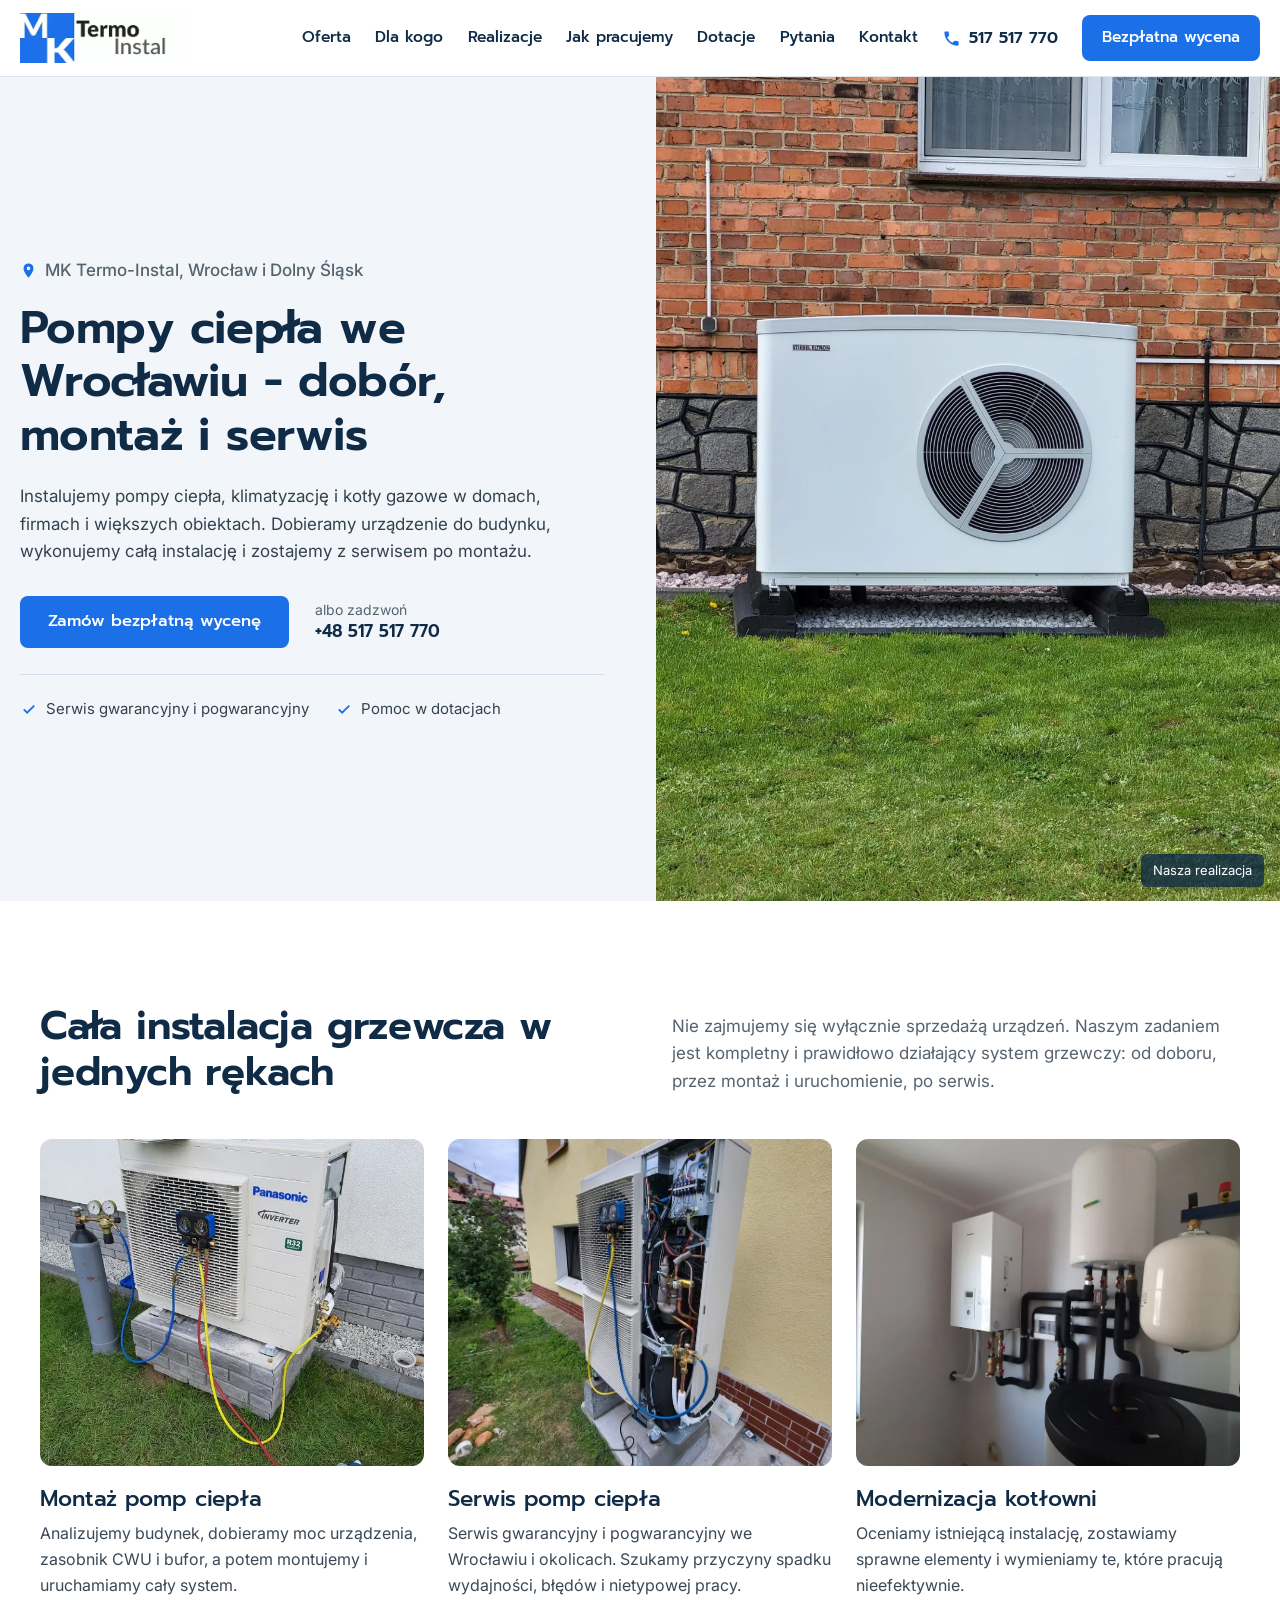
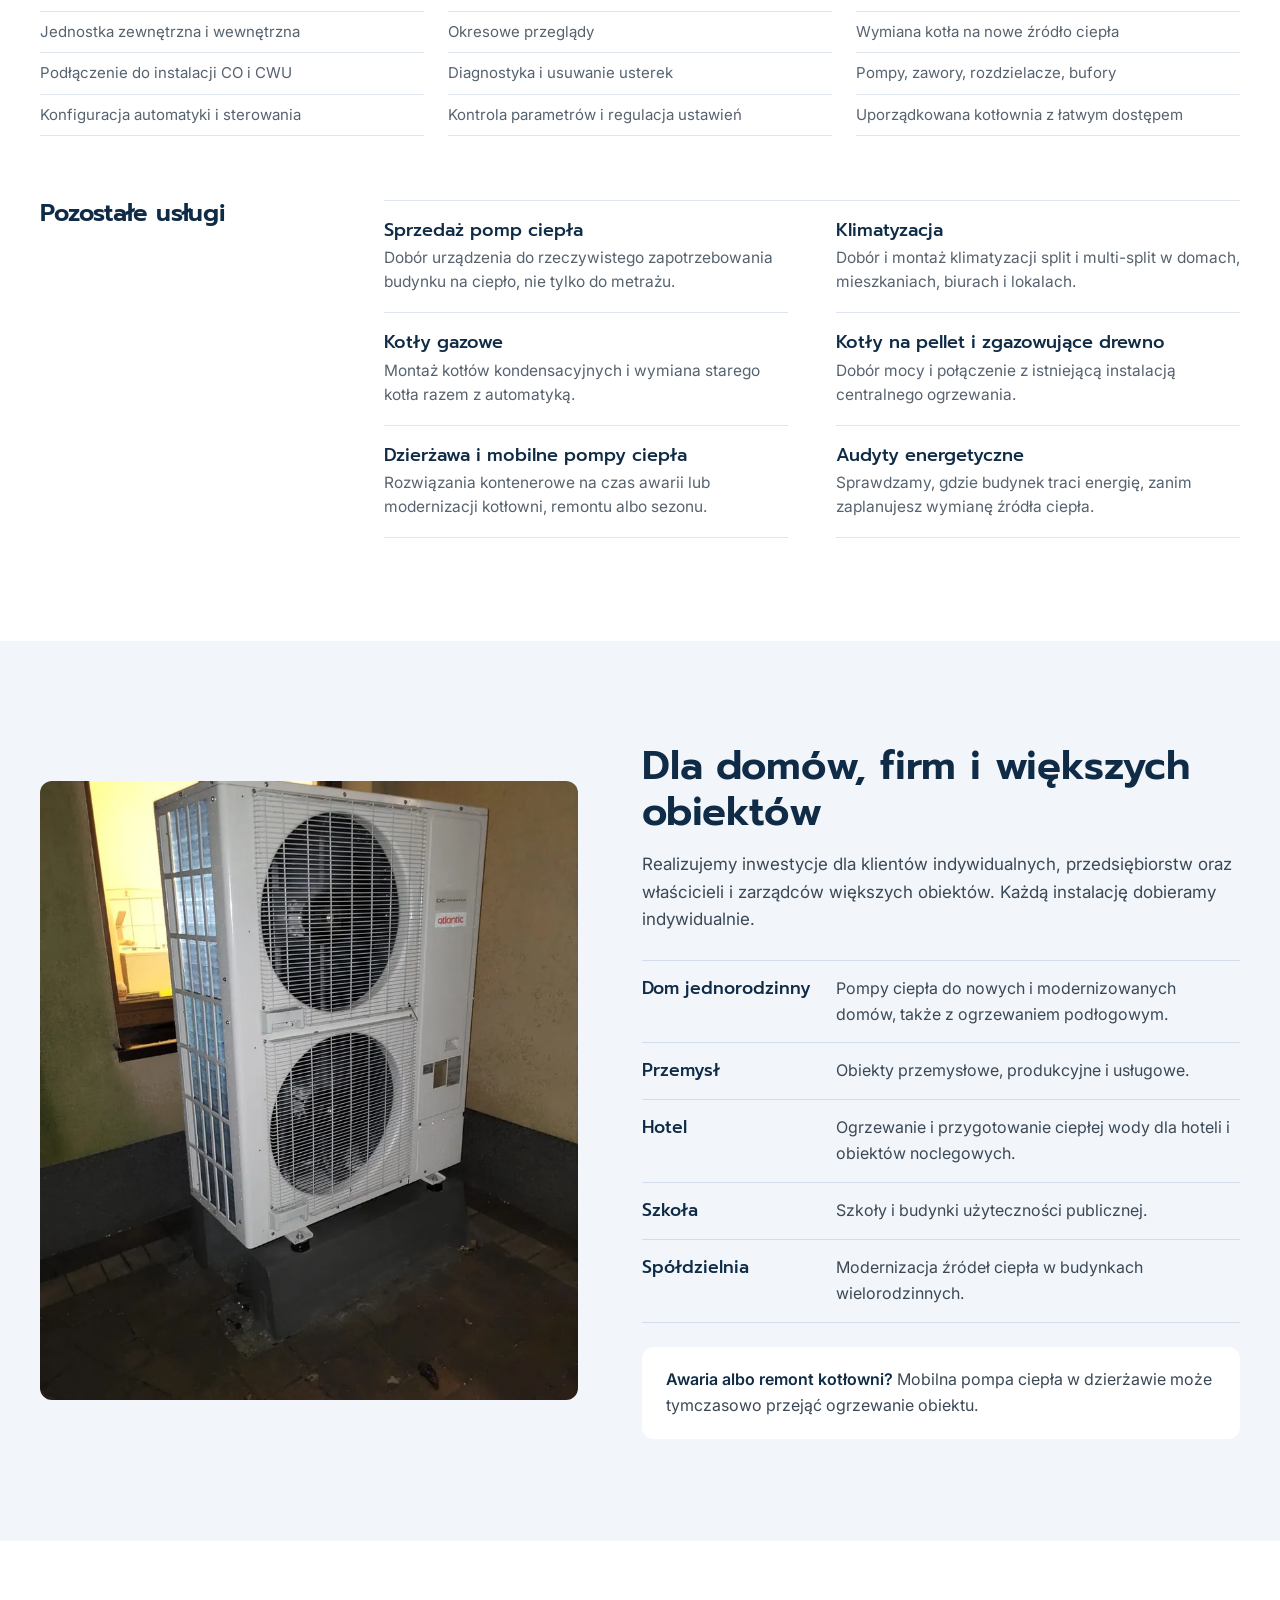
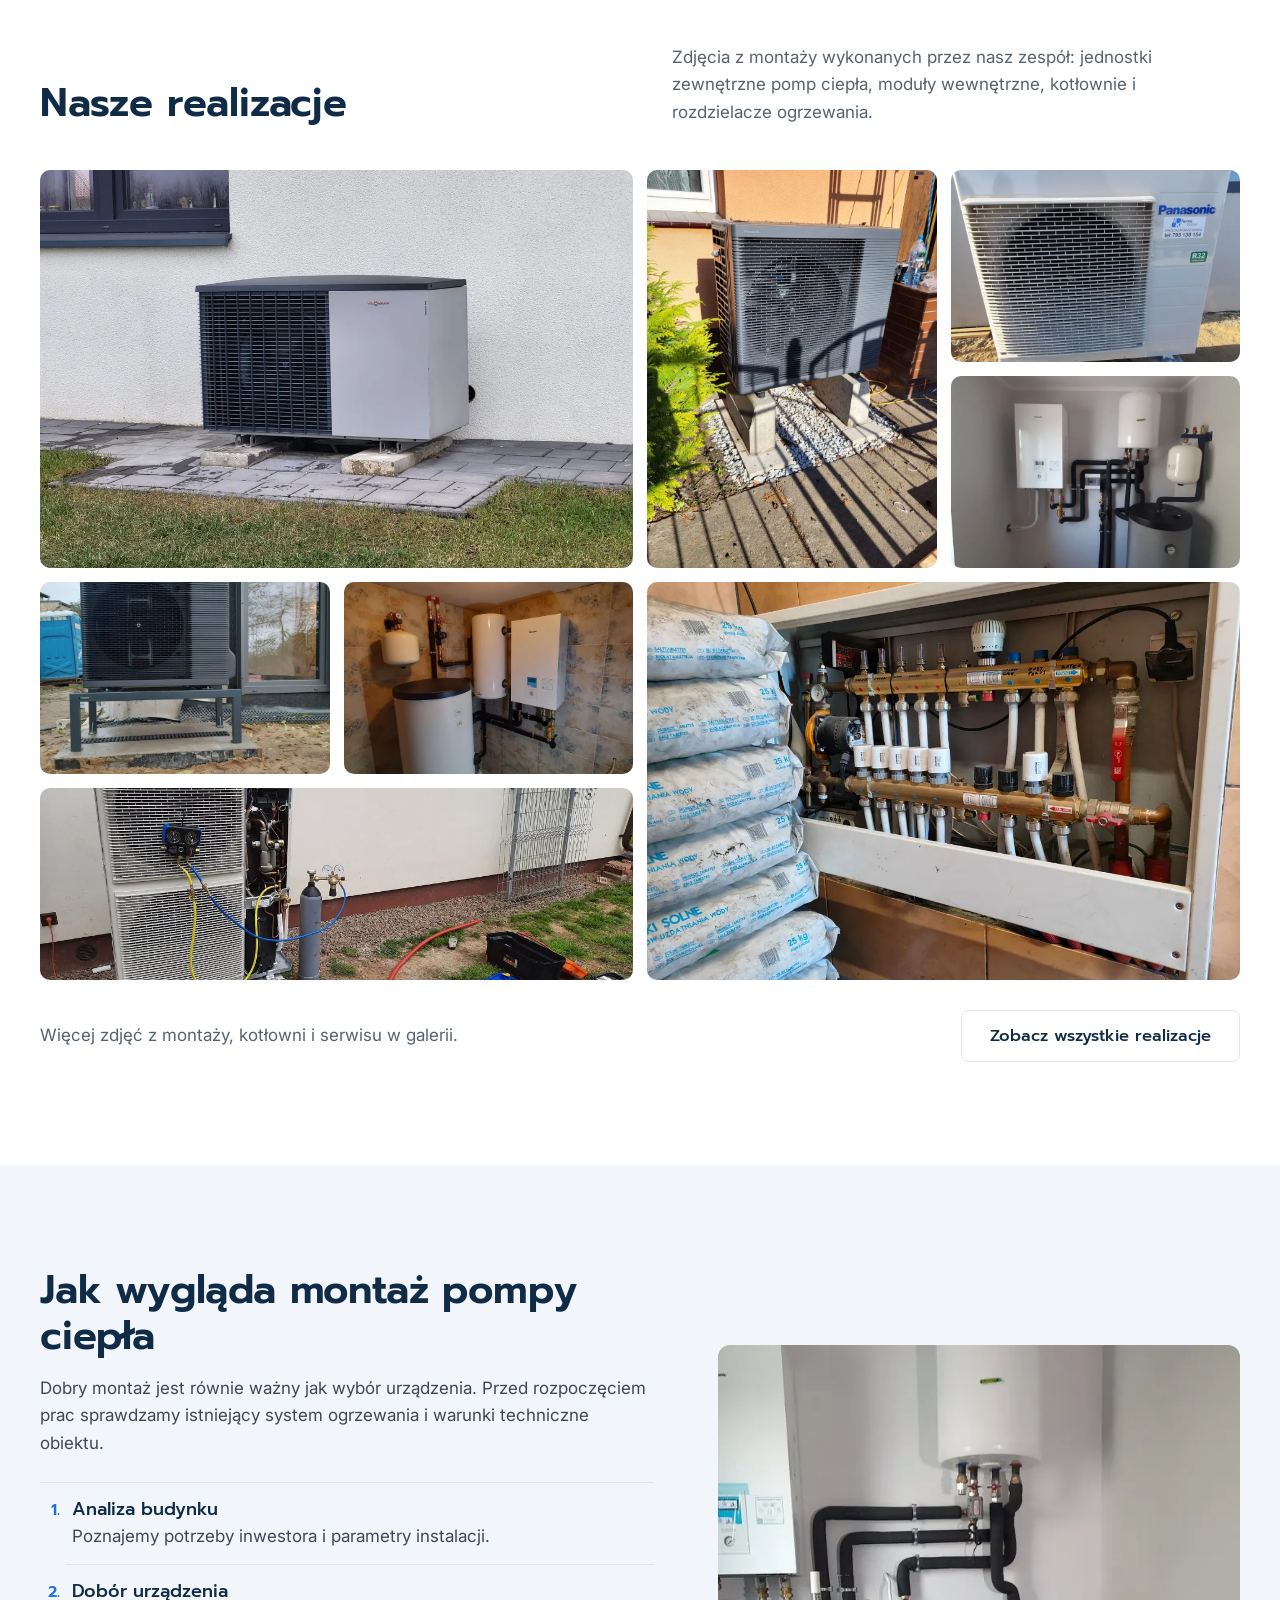
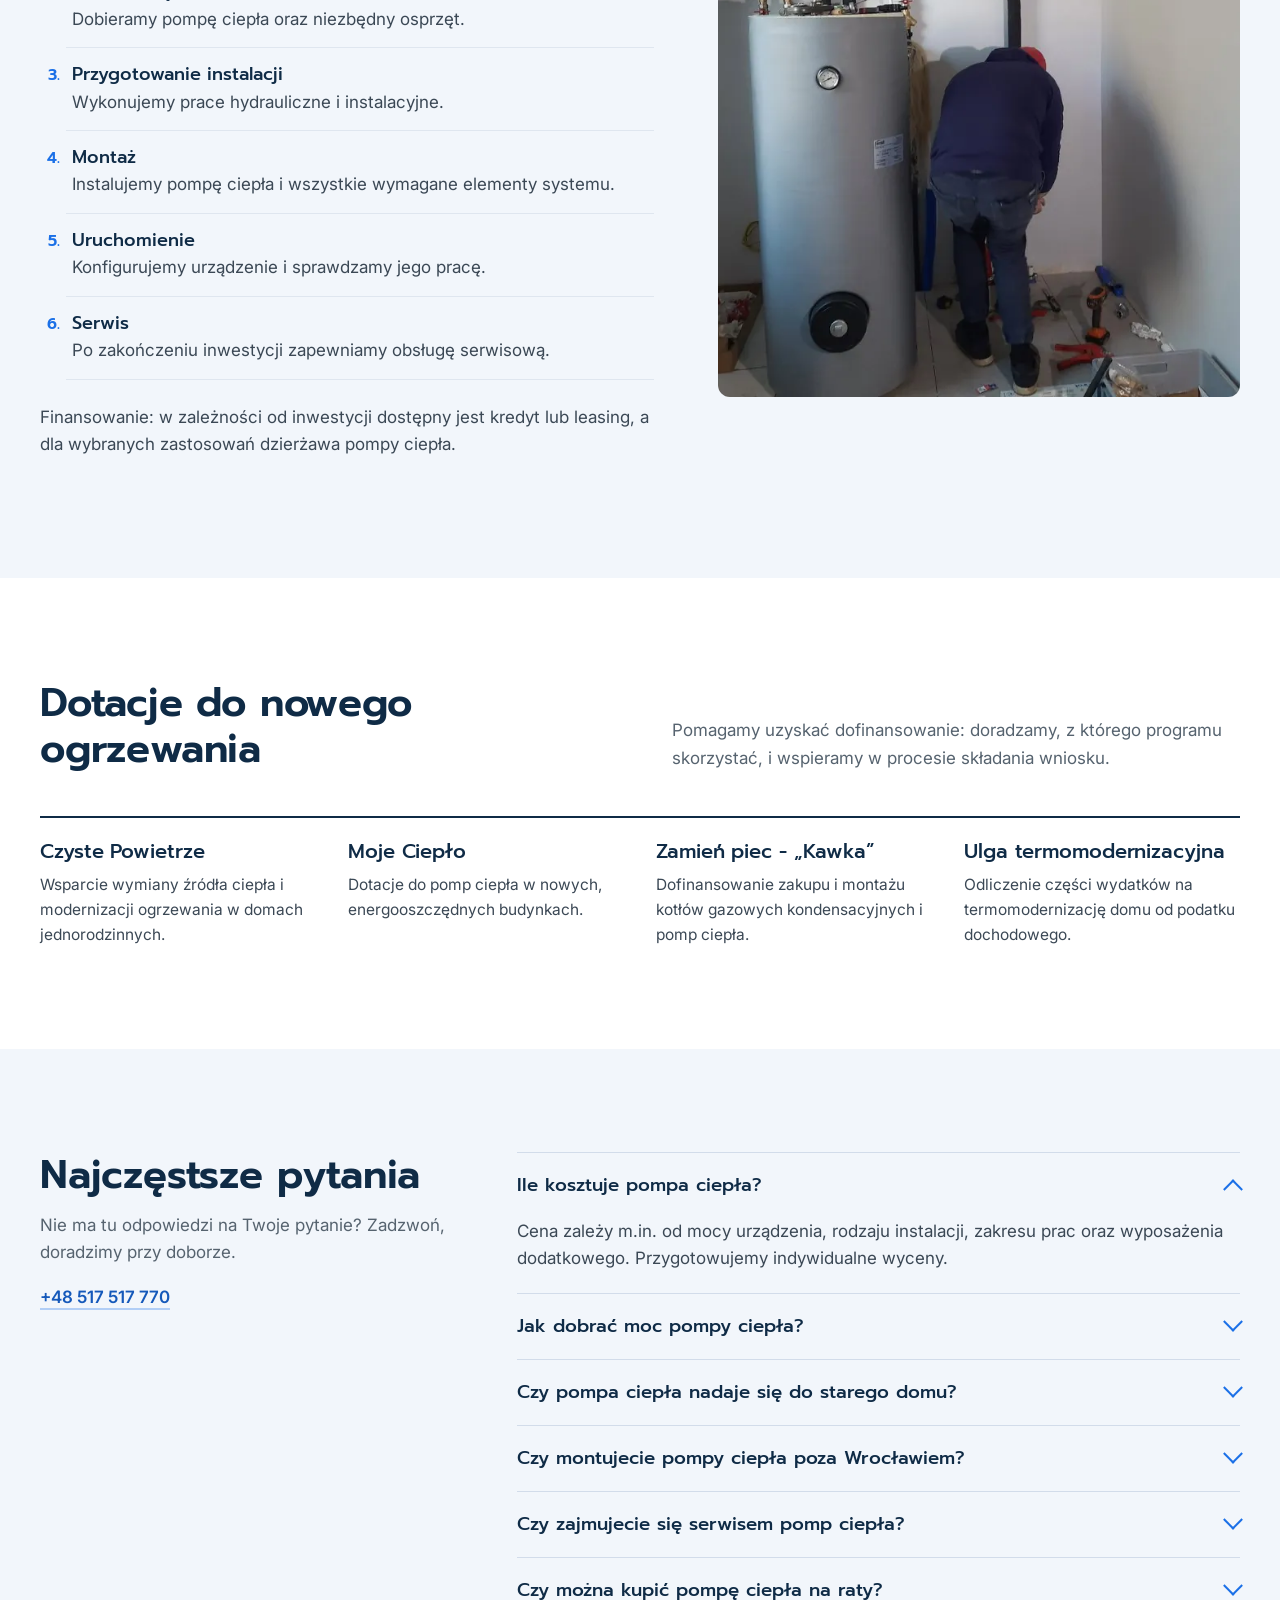
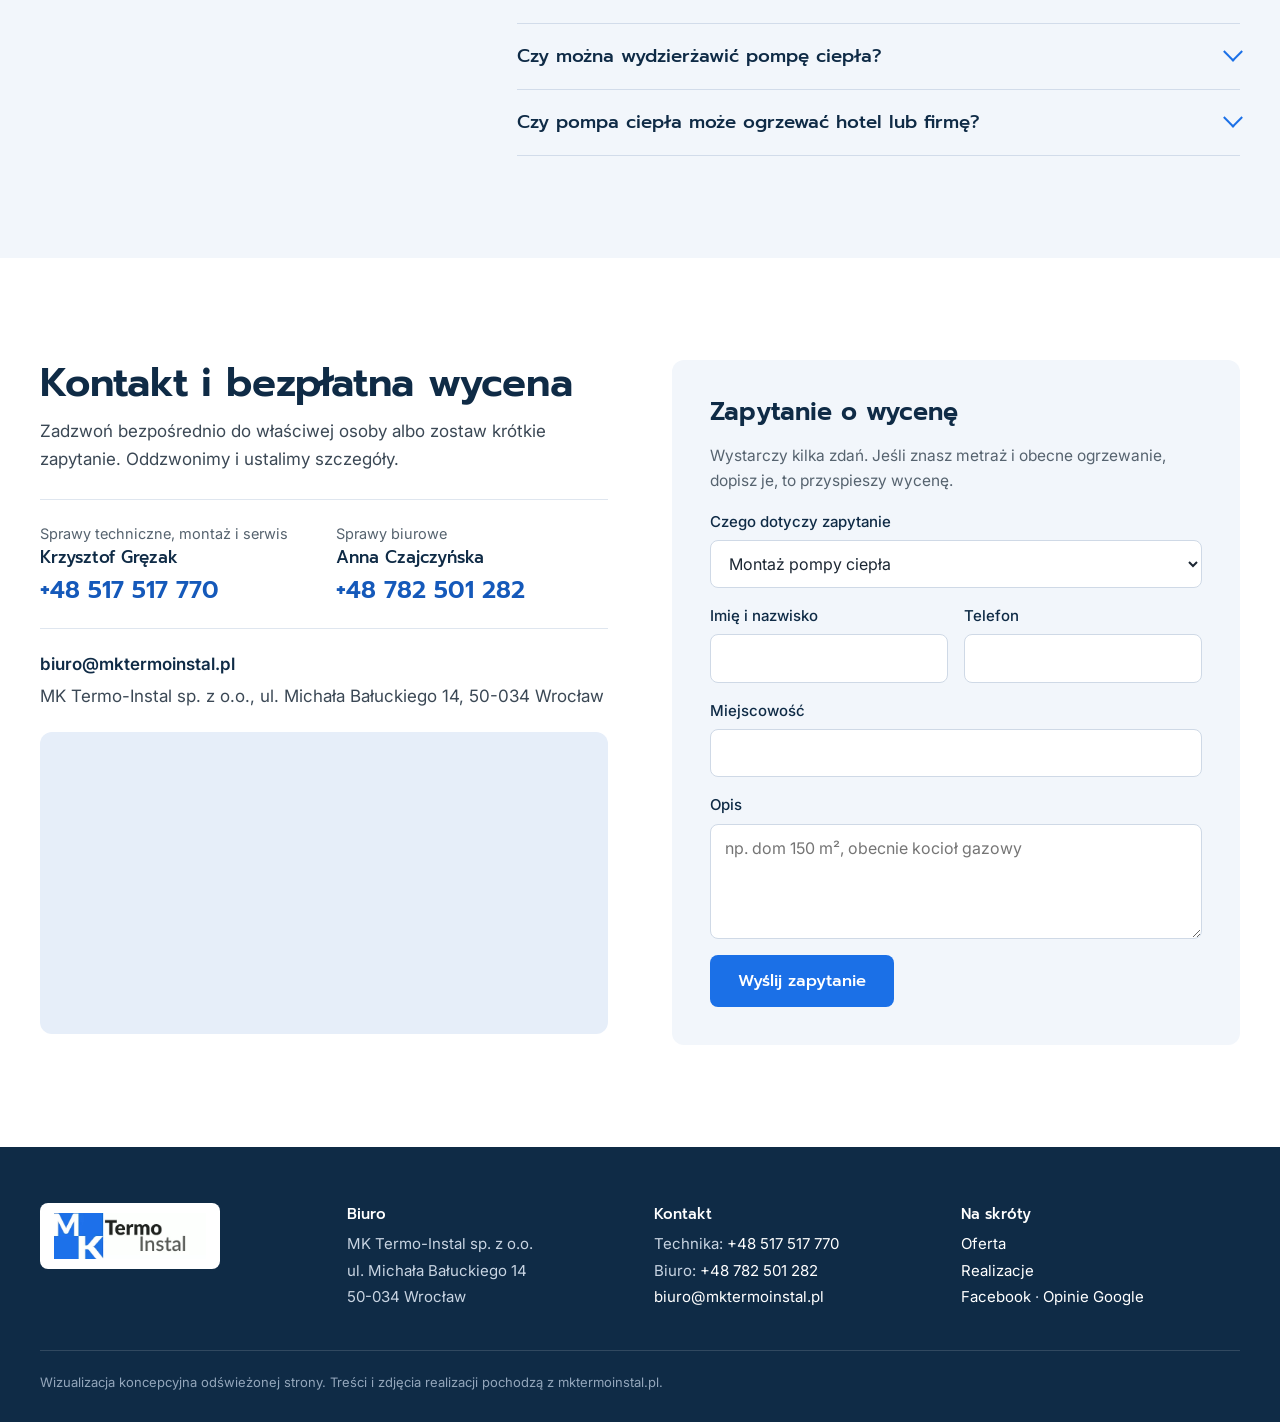
==== index.html @ 71534333 "Wizualizacja koncepcyjna MK Termo-Instal" ====
<!doctype html>
<html lang="pl">
<head>
<meta charset="utf-8">
<meta name="viewport" content="width=device-width, initial-scale=1, viewport-fit=cover">
<meta name="robots" content="noindex, nofollow">
<title>Pompy ciepła Wrocław - montaż, serwis i sprzedaż | MK Termo-Instal</title>
<meta name="description" content="MK Termo-Instal sp. z o.o. z Wrocławia: dobór, montaż i serwis pomp ciepła, klimatyzacja, kotły gazowe i modernizacja kotłowni. Wrocław i Dolny Śląsk.">
<meta name="theme-color" content="#ffffff">
<link rel="preconnect" href="https://fonts.googleapis.com">
<link rel="preconnect" href="https://fonts.gstatic.com" crossorigin>
<link href="https://fonts.googleapis.com/css2?family=Prompt:wght@400;500;600&family=Inter:wght@400;500;600&display=swap" rel="stylesheet">
<link rel="preload" as="image" href="img/hero.webp">
<link rel="icon" href="img/logo.png">
<link rel="stylesheet" href="style.css">
</head>
<body>
<!-- Wizualizacja koncepcyjna odswiezonej strony glownej (bezplatny podglad). Tresci i zdjecia z realizacji pochodza z mktermoinstal.pl (stan 29.10.2026). -->
<header class="top">
  <div class="top-in">
    <a href="#start" class="logo" aria-label="MK Termo-Instal - strona główna"><img src="img/logo.png" alt="MK Termo-Instal" width="416" height="124"></a>
    <nav class="nav" id="nav" aria-label="Menu główne">
      <a href="#oferta">Oferta</a>
      <a href="#obiekty">Dla kogo</a>
      <a href="#realizacje">Realizacje</a>
      <a href="#montaz">Jak pracujemy</a>
      <a href="#dotacje">Dotacje</a>
      <a href="#pytania">Pytania</a>
      <a href="#kontakt">Kontakt</a>
      <a href="tel:+48517517770" class="nav-tel">Zadzwoń: +48 517 517 770</a>
    </nav>
    <a href="tel:+48517517770" class="top-tel" aria-label="Zadzwoń: +48 517 517 770">
      <svg viewBox="0 0 24 24" aria-hidden="true"><path d="M6.6 10.8a15.1 15.1 0 0 0 6.6 6.6l2.2-2.2a1 1 0 0 1 1-.25 11.4 11.4 0 0 0 3.6.57 1 1 0 0 1 1 1V20a1 1 0 0 1-1 1A17 17 0 0 1 3 4a1 1 0 0 1 1-1h3.5a1 1 0 0 1 1 1c0 1.25.2 2.45.57 3.57a1 1 0 0 1-.25 1z"/></svg>
      <span>517 517 770</span>
    </a>
    <a href="#kontakt" class="btn top-btn">Bezpłatna wycena</a>
    <button class="burger" id="burger" aria-label="Otwórz menu" aria-expanded="false" aria-controls="nav"><span></span><span></span><span></span></button>
  </div>
</header>

<main>
<section class="hero" id="start">
  <figure class="hero-foto">
    <img src="img/hero.webp" alt="Pompa ciepła powietrze-woda zamontowana przez MK Termo-Instal przy domu z cegły" width="1050" height="1400" fetchpriority="high">
    <figcaption>Nasza realizacja</figcaption>
  </figure>
  <div class="hero-in">
    <p class="hero-adres"><svg viewBox="0 0 24 24" aria-hidden="true"><path d="M12 2a7 7 0 0 0-7 7c0 5.2 7 13 7 13s7-7.8 7-13a7 7 0 0 0-7-7zm0 9.5A2.5 2.5 0 1 1 12 6.5a2.5 2.5 0 0 1 0 5z"/></svg>MK Termo-Instal, Wrocław i Dolny Śląsk</p>
    <h1>Pompy ciepła we Wrocławiu - dobór, montaż i serwis</h1>
    <p class="lead">Instalujemy pompy ciepła, klimatyzację i kotły gazowe w domach, firmach i większych obiektach. Dobieramy urządzenie do budynku, wykonujemy całą instalację i zostajemy z serwisem po montażu.</p>
    <div class="hero-cta" data-pasek>
      <a href="#kontakt" class="btn">Zamów bezpłatną wycenę</a>
      <a href="tel:+48517517770" class="hero-tel"><span>albo zadzwoń</span><b>+48 517 517 770</b></a>
    </div>
    <ul class="hero-fakty">
      <li><svg viewBox="0 0 24 24" aria-hidden="true"><path d="M5 12.5l4.5 4.5L19 7.5"/></svg>Serwis gwarancyjny i pogwarancyjny</li>
      <li><svg viewBox="0 0 24 24" aria-hidden="true"><path d="M5 12.5l4.5 4.5L19 7.5"/></svg>Pomoc w dotacjach</li>
    </ul>
  </div>
</section>

<section class="sekcja" id="oferta">
  <div class="wrap">
    <div class="sek-glowa">
      <h2>Cała instalacja grzewcza w jednych rękach</h2>
      <p>Nie zajmujemy się wyłącznie sprzedażą urządzeń. Naszym zadaniem jest kompletny i prawidłowo działający system grzewczy: od doboru, przez montaż i uruchomienie, po serwis.</p>
    </div>
    <div class="uslugi">
      <article class="usl">
        <div class="usl-foto"><img src="img/montaz.webp" alt="Montaż pompy ciepła Panasonic - podłączenie manometrów i pompy próżniowej" width="600" height="800" loading="lazy"></div>
        <h3>Montaż pomp ciepła</h3>
        <p>Analizujemy budynek, dobieramy moc urządzenia, zasobnik CWU i bufor, a potem montujemy i uruchamiamy cały system.</p>
        <ul>
          <li>Jednostka zewnętrzna i wewnętrzna</li>
          <li>Podłączenie do instalacji CO i CWU</li>
          <li>Konfiguracja automatyki i sterowania</li>
        </ul>
      </article>
      <article class="usl">
        <div class="usl-foto"><img src="img/serwis.webp" alt="Serwis pompy ciepła - otwarta jednostka zewnętrzna podczas przeglądu" width="825" height="1100" loading="lazy"></div>
        <h3>Serwis pomp ciepła</h3>
        <p>Serwis gwarancyjny i pogwarancyjny we Wrocławiu i okolicach. Szukamy przyczyny spadku wydajności, błędów i nietypowej pracy.</p>
        <ul>
          <li>Okresowe przeglądy</li>
          <li>Diagnostyka i usuwanie usterek</li>
          <li>Kontrola parametrów i regulacja ustawień</li>
        </ul>
      </article>
      <article class="usl">
        <div class="usl-foto"><img src="img/kotlownia.webp" alt="Zmodernizowana kotłownia z modułem pompy ciepła, zasobnikiem i naczyniem wzbiorczym" width="800" height="800" loading="lazy"></div>
        <h3>Modernizacja kotłowni</h3>
        <p>Oceniamy istniejącą instalację, zostawiamy sprawne elementy i wymieniamy te, które pracują nieefektywnie.</p>
        <ul>
          <li>Wymiana kotła na nowe źródło ciepła</li>
          <li>Pompy, zawory, rozdzielacze, bufory</li>
          <li>Uporządkowana kotłownia z łatwym dostępem</li>
        </ul>
      </article>
    </div>

    <div class="pozostale">
      <h3>Pozostałe usługi</h3>
      <dl class="pozostale-l">
        <div><dt>Sprzedaż pomp ciepła</dt><dd>Dobór urządzenia do rzeczywistego zapotrzebowania budynku na ciepło, nie tylko do metrażu.</dd></div>
        <div><dt>Klimatyzacja</dt><dd>Dobór i montaż klimatyzacji split i multi-split w domach, mieszkaniach, biurach i lokalach.</dd></div>
        <div><dt>Kotły gazowe</dt><dd>Montaż kotłów kondensacyjnych i wymiana starego kotła razem z automatyką.</dd></div>
        <div><dt>Kotły na pellet i zgazowujące drewno</dt><dd>Dobór mocy i połączenie z istniejącą instalacją centralnego ogrzewania.</dd></div>
        <div><dt>Dzierżawa i mobilne pompy ciepła</dt><dd>Rozwiązania kontenerowe na czas awarii lub modernizacji kotłowni, remontu albo sezonu.</dd></div>
        <div><dt>Audyty energetyczne</dt><dd>Sprawdzamy, gdzie budynek traci energię, zanim zaplanujesz wymianę źródła ciepła.</dd></div>
      </dl>
    </div>
  </div>
</section>

<section class="sekcja jasna" id="obiekty">
  <div class="wrap obiekty-in">
    <figure class="obiekty-foto"><img src="img/obiekty.webp" alt="Duża jednostka zewnętrzna pompy ciepła zamontowana na podeście" width="825" height="1100" loading="lazy"></figure>
    <div class="obiekty-txt">
      <h2>Dla domów, firm i większych obiektów</h2>
      <p>Realizujemy inwestycje dla klientów indywidualnych, przedsiębiorstw oraz właścicieli i zarządców większych obiektów. Każdą instalację dobieramy indywidualnie.</p>
      <dl class="typy">
        <div><dt>Dom jednorodzinny</dt><dd>Pompy ciepła do nowych i modernizowanych domów, także z ogrzewaniem podłogowym.</dd></div>
        <div><dt>Przemysł</dt><dd>Obiekty przemysłowe, produkcyjne i usługowe.</dd></div>
        <div><dt>Hotel</dt><dd>Ogrzewanie i przygotowanie ciepłej wody dla hoteli i obiektów noclegowych.</dd></div>
        <div><dt>Szkoła</dt><dd>Szkoły i budynki użyteczności publicznej.</dd></div>
        <div><dt>Spółdzielnia</dt><dd>Modernizacja źródeł ciepła w budynkach wielorodzinnych.</dd></div>
      </dl>
      <p class="ramka-info"><b>Awaria albo remont kotłowni?</b> Mobilna pompa ciepła w dzierżawie może tymczasowo przejąć ogrzewanie obiektu.</p>
    </div>
  </div>
</section>

<section class="sekcja" id="realizacje">
  <div class="wrap">
    <div class="sek-glowa">
      <h2>Nasze realizacje</h2>
      <p>Zdjęcia z montaży wykonanych przez nasz zespół: jednostki zewnętrzne pomp ciepła, moduły wewnętrzne, kotłownie i rozdzielacze ogrzewania.</p>
    </div>
    <div class="galeria">
      <a href="realizacje.html" class="g-duze"><img src="img/g-viessmann.webp" alt="Pompa ciepła przy jasnej elewacji domu jednorodzinnego" width="1100" height="825" loading="lazy"></a>
      <a href="realizacje.html" class="g-wys"><img src="img/g-ciemna.webp" alt="Grafitowa jednostka pompy ciepła na fundamencie przy domu" width="825" height="1100" loading="lazy"></a>
      <a href="realizacje.html"><img src="img/g-panasonic.webp" alt="Jednostka Panasonic z naklejką serwisową MK Termo-Instal" width="800" height="800" loading="lazy"></a>
      <a href="realizacje.html"><img src="img/g-modul.webp" alt="Moduł wewnętrzny pompy ciepła z zasobnikiem CWU" width="800" height="800" loading="lazy"></a>
      <a href="realizacje.html"><img src="img/g-stelaz.webp" alt="Pompa ciepła na stalowym stelażu przy nowym budynku" width="800" height="800" loading="lazy"></a>
      <a href="realizacje.html"><img src="img/g-kotlownia2.webp" alt="Kotłownia z zasobnikiem i modułem hydraulicznym" width="800" height="800" loading="lazy"></a>
      <a href="realizacje.html" class="g-duze"><img src="img/g-rozdzielacz.webp" alt="Rozdzielacz ogrzewania podłogowego w trakcie montażu" width="1000" height="750" loading="lazy"></a>
      <a href="realizacje.html" class="g-szer"><img src="img/g-montaz.webp" alt="Montaż jednostki zewnętrznej pompy ciepła - narzędzia i manometry przy urządzeniu" width="1067" height="800" loading="lazy"></a>
    </div>
    <div class="gal-dol">
      <p>Więcej zdjęć z montaży, kotłowni i serwisu w galerii.</p>
      <a href="realizacje.html" class="btn btn-jasny">Zobacz wszystkie realizacje</a>
    </div>
  </div>
</section>

<section class="sekcja jasna" id="montaz">
  <div class="wrap proces-in">
    <div class="proces-txt">
      <h2>Jak wygląda montaż pompy ciepła</h2>
      <p>Dobry montaż jest równie ważny jak wybór urządzenia. Przed rozpoczęciem prac sprawdzamy istniejący system ogrzewania i warunki techniczne obiektu.</p>
      <ol class="kroki">
        <li><b>Analiza budynku</b>Poznajemy potrzeby inwestora i parametry instalacji.</li>
        <li><b>Dobór urządzenia</b>Dobieramy pompę ciepła oraz niezbędny osprzęt.</li>
        <li><b>Przygotowanie instalacji</b>Wykonujemy prace hydrauliczne i instalacyjne.</li>
        <li><b>Montaż</b>Instalujemy pompę ciepła i wszystkie wymagane elementy systemu.</li>
        <li><b>Uruchomienie</b>Konfigurujemy urządzenie i sprawdzamy jego pracę.</li>
        <li><b>Serwis</b>Po zakończeniu inwestycji zapewniamy obsługę serwisową.</li>
      </ol>
      <p class="finans">Finansowanie: w zależności od inwestycji dostępny jest kredyt lub leasing, a dla wybranych zastosowań dzierżawa pompy ciepła.</p>
    </div>
    <figure class="proces-foto"><img src="img/proces.webp" alt="Instalator MK Termo-Instal podłącza zasobnik CWU w kotłowni" width="800" height="800" loading="lazy"></figure>
  </div>
</section>

<section class="sekcja" id="dotacje">
  <div class="wrap">
    <div class="sek-glowa">
      <h2>Dotacje do nowego ogrzewania</h2>
      <p>Pomagamy uzyskać dofinansowanie: doradzamy, z którego programu skorzystać, i wspieramy w procesie składania wniosku.</p>
    </div>
    <div class="programy">
      <div><h3>Czyste Powietrze</h3><p>Wsparcie wymiany źródła ciepła i modernizacji ogrzewania w domach jednorodzinnych.</p></div>
      <div><h3>Moje Ciepło</h3><p>Dotacje do pomp ciepła w nowych, energooszczędnych budynkach.</p></div>
      <div><h3>Zamień piec - „Kawka”</h3><p>Dofinansowanie zakupu i montażu kotłów gazowych kondensacyjnych i pomp ciepła.</p></div>
      <div><h3>Ulga termomodernizacyjna</h3><p>Odliczenie części wydatków na termomodernizację domu od podatku dochodowego.</p></div>
    </div>
  </div>
</section>

<section class="sekcja jasna" id="pytania">
  <div class="wrap faq-in">
    <div>
      <h2>Najczęstsze pytania</h2>
      <p>Nie ma tu odpowiedzi na Twoje pytanie? Zadzwoń, doradzimy przy doborze.</p>
      <a href="tel:+48517517770" class="lnk">+48 517 517 770</a>
    </div>
    <div class="faq">
      <details open><summary>Ile kosztuje pompa ciepła?</summary><p>Cena zależy m.in. od mocy urządzenia, rodzaju instalacji, zakresu prac oraz wyposażenia dodatkowego. Przygotowujemy indywidualne wyceny.</p></details>
      <details><summary>Jak dobrać moc pompy ciepła?</summary><p>Moc powinna być dobrana do rzeczywistego zapotrzebowania budynku na ciepło. Nie warto dobierać urządzenia wyłącznie na podstawie powierzchni domu.</p></details>
      <details><summary>Czy pompa ciepła nadaje się do starego domu?</summary><p>Tak. Pompa ciepła może być zastosowana również w modernizowanych budynkach, jednak przed montażem należy przeanalizować izolację budynku i istniejącą instalację grzewczą.</p></details>
      <details><summary>Czy montujecie pompy ciepła poza Wrocławiem?</summary><p>Tak. Realizujemy instalacje pomp ciepła we Wrocławiu i na terenie Dolnego Śląska.</p></details>
      <details><summary>Czy zajmujecie się serwisem pomp ciepła?</summary><p>Tak. Oferujemy serwis gwarancyjny i pogwarancyjny.</p></details>
      <details><summary>Czy można kupić pompę ciepła na raty?</summary><p>W zależności od inwestycji dostępne mogą być rozwiązania finansowe w formie kredytu lub leasingu.</p></details>
      <details><summary>Czy można wydzierżawić pompę ciepła?</summary><p>Tak. Oferujemy dzierżawę pomp ciepła dla wybranych zastosowań, w tym rozwiązania mobilne i kontenerowe.</p></details>
      <details><summary>Czy pompa ciepła może ogrzewać hotel lub firmę?</summary><p>Tak. Pompy ciepła mogą być stosowane również w większych obiektach. W takich przypadkach konieczny jest indywidualny dobór rozwiązania.</p></details>
    </div>
  </div>
</section>

<section class="sekcja" id="kontakt">
  <div class="wrap kontakt-in">
    <div class="kontakt-dane">
      <h2>Kontakt i bezpłatna wycena</h2>
      <p>Zadzwoń bezpośrednio do właściwej osoby albo zostaw krótkie zapytanie. Oddzwonimy i ustalimy szczegóły.</p>
      <div class="osoby">
        <div class="osoba"><span>Sprawy techniczne, montaż i serwis</span><b>Krzysztof Gręzak</b><a href="tel:+48517517770">+48 517 517 770</a></div>
        <div class="osoba"><span>Sprawy biurowe</span><b>Anna Czajczyńska</b><a href="tel:+48782501282">+48 782 501 282</a></div>
      </div>
      <div class="dane-l">
        <a href="mailto:biuro@mktermoinstal.pl">biuro@mktermoinstal.pl</a>
        <span>MK Termo-Instal sp. z o.o., ul. Michała Bałuckiego 14, 50-034 Wrocław</span>
      </div>
      <div class="mapa">
        <iframe title="Mapa: ul. Michała Bałuckiego 14, Wrocław" loading="lazy" src="https://maps.google.com/maps?q=Micha%C5%82a+Ba%C5%82uckiego+14,+50-034+Wroc%C5%82aw&amp;z=15&amp;output=embed"></iframe>
      </div>
    </div>
    <form class="form" id="form" novalidate>
      <h3>Zapytanie o wycenę</h3>
      <p>Wystarczy kilka zdań. Jeśli znasz metraż i obecne ogrzewanie, dopisz je, to przyspieszy wycenę.</p>
      <label>Czego dotyczy zapytanie
        <select name="temat">
          <option>Montaż pompy ciepła</option>
          <option>Serwis pompy ciepła</option>
          <option>Klimatyzacja</option>
          <option>Kocioł gazowy lub modernizacja kotłowni</option>
          <option>Dzierżawa lub mobilna pompa ciepła</option>
          <option>Dotacje</option>
          <option>Inne</option>
        </select>
      </label>
      <div class="dwa">
        <label>Imię i nazwisko<input name="imie" autocomplete="name" required></label>
        <label>Telefon<input name="tel" type="tel" autocomplete="tel" inputmode="tel" required></label>
      </div>
      <label>Miejscowość<input name="miejsce" autocomplete="address-level2"></label>
      <label>Opis<textarea name="tresc" rows="4" placeholder="np. dom 150 m², obecnie kocioł gazowy" required></textarea></label>
      <button class="btn" type="submit">Wyślij zapytanie</button>
      <p class="form-info" id="form-info" role="status"></p>
    </form>
  </div>
</section>
</main>

<footer class="stopka">
  <div class="wrap">
    <div class="stopka-g">
      <img src="img/logo.png" alt="MK Termo-Instal" class="stopka-logo" width="416" height="124" loading="lazy">
      <p><b>Biuro</b>MK Termo-Instal sp. z o.o.<br>ul. Michała Bałuckiego 14<br>50-034 Wrocław</p>
      <p><b>Kontakt</b>Technika: <a href="tel:+48517517770">+48 517 517 770</a><br>Biuro: <a href="tel:+48782501282">+48 782 501 282</a><br><a href="mailto:biuro@mktermoinstal.pl">biuro@mktermoinstal.pl</a></p>
      <p><b>Na skróty</b><a href="#oferta">Oferta</a><br><a href="realizacje.html">Realizacje</a><br><a href="https://www.facebook.com/mktermoinstal/" target="_blank" rel="noopener">Facebook</a> · <a href="http://search.google.com/local/reviews?placeid=ChIJQyIzJKXpD0cRmKyHPTW1uv8" target="_blank" rel="noopener">Opinie Google</a></p>
    </div>
    <p class="koncept">Wizualizacja koncepcyjna odświeżonej strony. Treści i zdjęcia realizacji pochodzą z mktermoinstal.pl.</p>
  </div>
</footer>

<div class="mob" id="mob">
  <a href="tel:+48517517770" class="mob-tel">Zadzwoń</a>
  <a href="#kontakt" class="mob-cta">Bezpłatna wycena</a>
</div>

<script src="app.js"></script>
</body>
</html>
---- style.css ----
:root{
  --tlo:#ffffff;
  --tlo-j:#f2f6fb;
  --tlo-n:#e6eef9;
  --tekst:#1c2733;
  --szary:#56636f;
  --granat:#0f2b46;
  --nieb:#1b70e7;
  --nieb-c:#1559ba;
  --linia:#dfe6ef;
  --r:12px;
  --head:"Prompt",system-ui,sans-serif;
  --sans:"Inter",system-ui,-apple-system,"Segoe UI",sans-serif;
  --top:76px;
}
*{box-sizing:border-box}
html{scroll-behavior:smooth;scroll-padding-top:calc(var(--top) + 8px);-webkit-text-size-adjust:100%}
body{margin:0;background:var(--tlo);color:var(--tekst);font:400 17px/1.62 var(--sans);-webkit-font-smoothing:antialiased;overflow-x:hidden}
img{max-width:100%;display:block}
a{color:inherit}
h1,h2,h3{font-family:var(--head);font-weight:600;color:var(--granat);margin:0;line-height:1.16;letter-spacing:-.005em}
h2{font-size:clamp(28px,3.1vw,40px)}
h3{font-size:20px;font-weight:500}
p{margin:0 0 1em}
figure{margin:0}
strong{font-weight:600}
.wrap{width:min(1200px,100% - 40px);margin:0 auto}
.btn{display:inline-flex;align-items:center;justify-content:center;gap:10px;min-height:52px;padding:0 28px;border-radius:8px;background:var(--nieb);color:#fff;font:500 16.5px/1 var(--head);text-decoration:none;border:0;cursor:pointer;transition:background .2s,transform .15s}
.btn:hover{background:var(--nieb-c)}
.btn:active{transform:scale(.98)}
.btn svg{width:18px;height:18px;fill:none;stroke:currentColor;stroke-width:2}
.btn-jasny{background:#fff;color:var(--granat);border:1.5px solid var(--linia)}
.btn-jasny:hover{background:var(--tlo-j);border-color:#c5d3e4}
.lnk{color:var(--nieb-c);font-weight:600;text-decoration:none;border-bottom:2px solid rgba(27,112,231,.3);padding-bottom:1px}
.lnk:hover{border-color:var(--nieb)}

/* naglowek */
.top{position:sticky;top:0;z-index:50;background:rgba(255,255,255,.95);backdrop-filter:saturate(1.4) blur(10px);-webkit-backdrop-filter:saturate(1.4) blur(10px);border-bottom:1px solid var(--linia)}
.top-in{height:var(--top);width:min(1320px,100% - 40px);margin:0 auto;display:flex;align-items:center;gap:24px}
.logo{flex:0 0 auto}
.logo img{height:50px;width:auto}
.nav{margin-left:auto;display:flex;align-items:center;gap:clamp(16px,1.9vw,30px);white-space:nowrap}
.nav a{text-decoration:none;font:500 15.5px/1 var(--head);color:var(--granat)}
.nav a:hover,.nav a[aria-current]{color:var(--nieb)}
.nav .nav-tel{display:none}
.top-tel{display:inline-flex;align-items:center;gap:8px;text-decoration:none;font:600 16px/1 var(--head);color:var(--granat);white-space:nowrap}
.top-tel svg{width:19px;height:19px;fill:var(--nieb)}
.top-tel:hover{color:var(--nieb)}
.top-btn{min-height:46px;padding:0 20px;font-size:15.5px}
.burger{display:none}

/* hero */
.hero{position:relative;display:grid;grid-template-columns:minmax(0,1.05fr) minmax(0,1fr);min-height:calc(100svh - var(--top));background:var(--tlo-j)}
.hero-foto{grid-column:2;grid-row:1;position:relative;align-self:stretch;width:100%;overflow:hidden}
.hero-foto img{position:absolute;inset:0;width:100%;height:100%;object-fit:cover;object-position:50% 62%}
.hero-foto figcaption{position:absolute;right:16px;bottom:14px;z-index:2;background:rgba(15,43,70,.78);color:#fff;font-size:13px;padding:6px 12px;border-radius:6px}
.hero-in{grid-column:1;grid-row:1;align-self:center;padding:48px clamp(28px,4vw,72px) 48px max(20px,calc((100vw - 1320px)/2 + 20px))}
.hero-in>*{max-width:610px}
.hero-adres{color:var(--szary);font-weight:500;margin-bottom:16px;display:flex;align-items:center;gap:8px}
.hero-adres svg{width:17px;height:17px;flex:0 0 auto;fill:var(--nieb)}
.hero h1{font-size:clamp(36px,3.6vw,58px);margin-bottom:22px}
.lead{font-size:clamp(17px,1.3vw,19.5px);color:#33424f;max-width:34em;margin-bottom:30px}
.hero-cta{display:flex;flex-wrap:wrap;align-items:center;gap:14px 26px;margin-bottom:26px}
.hero-tel{text-decoration:none;color:var(--granat);font:500 17px/1.3 var(--head)}
.hero-tel span{display:block;font:400 14px/1.3 var(--sans);color:var(--szary)}
.hero-tel:hover b{color:var(--nieb)}
.hero-tel b{font-weight:600}
.hero-fakty{list-style:none;margin:0;padding:22px 0 0;border-top:1px solid #d2dcea;display:flex;flex-wrap:wrap;gap:8px 26px;font-size:15px;color:#33424f}
.hero-fakty li{display:flex;align-items:center;gap:8px}
.hero-fakty svg{width:18px;height:18px;flex:0 0 auto;fill:none;stroke:var(--nieb);stroke-width:2.4}

/* sekcje */
.sekcja{padding:clamp(64px,8vw,108px) 0}
.sek-glowa{display:grid;grid-template-columns:minmax(0,1fr) minmax(0,1fr);gap:16px 64px;align-items:end;margin-bottom:44px}
.sek-glowa p{color:var(--szary);margin:0;max-width:34em}
.jasna{background:var(--tlo-j)}

/* oferta */
.uslugi{display:grid;grid-template-columns:repeat(3,minmax(0,1fr));gap:24px}
.usl{min-width:0;display:flex;flex-direction:column}
.usl-foto{border-radius:var(--r);overflow:hidden;aspect-ratio:4/3.4;background:var(--tlo-n);margin-bottom:20px}
.usl-foto img{width:100%;height:100%;object-fit:cover;transition:transform .5s}
.usl:hover .usl-foto img{transform:scale(1.04)}
.usl h3{font-size:22px;margin-bottom:10px}
.usl p{color:#3b4855;font-size:16px;margin-bottom:12px}
.usl ul{margin:0;padding:0;list-style:none;color:var(--szary);font-size:15px;border-top:1px solid var(--linia)}
.usl li{padding:8px 0;border-bottom:1px solid var(--linia)}
.pozostale{margin-top:64px;display:grid;grid-template-columns:minmax(0,280px) minmax(0,1fr);gap:24px 64px}
.pozostale h3{font-size:24px;font-weight:600}
.pozostale-l{display:grid;grid-template-columns:repeat(2,minmax(0,1fr));gap:0 48px;margin:0;border-top:1px solid var(--linia)}
.pozostale-l div{padding:18px 0;border-bottom:1px solid var(--linia)}
.pozostale-l dt{font:500 18px/1.3 var(--head);color:var(--granat);margin-bottom:4px}
.pozostale-l dd{margin:0;color:var(--szary);font-size:15.5px;line-height:1.55}

/* obiekty */
.obiekty-in{display:grid;grid-template-columns:minmax(0,.9fr) minmax(0,1fr);gap:clamp(32px,5vw,80px);align-items:center}
.obiekty-foto{border-radius:var(--r);overflow:hidden;aspect-ratio:4/4.6}
.obiekty-foto img{width:100%;height:100%;object-fit:cover;object-position:50% 60%}
.obiekty-txt h2{margin-bottom:16px}
.obiekty-txt>p{color:#3b4855}
.typy{margin:26px 0 24px;border-top:1px solid #d2dcea}
.typy div{display:grid;grid-template-columns:minmax(0,170px) minmax(0,1fr);gap:4px 24px;padding:15px 0;border-bottom:1px solid #d2dcea}
.typy dt{font:500 17.5px/1.4 var(--head);color:var(--granat)}
.typy dd{margin:0;color:#3b4855;font-size:16px}
.ramka-info{background:#fff;border-radius:var(--r);padding:20px 24px;color:#3b4855;font-size:16px;margin:0}
.ramka-info b{color:var(--granat);font-weight:600}

/* realizacje */
.galeria{display:grid;grid-template-columns:repeat(4,minmax(0,1fr));grid-auto-rows:clamp(150px,15vw,230px);gap:14px}
.galeria a{display:block;border-radius:10px;overflow:hidden;background:var(--tlo-n);min-width:0}
.galeria img{width:100%;height:100%;object-fit:cover;transition:transform .5s}
.galeria a:hover img{transform:scale(1.04)}
.galeria .g-duze{grid-column:span 2;grid-row:span 2}
.galeria .g-wys{grid-row:span 2}
.galeria .g-szer{grid-column:span 2}
.gal-dol{display:flex;justify-content:space-between;align-items:center;gap:16px 32px;flex-wrap:wrap;margin-top:30px}
.gal-dol p{margin:0;color:var(--szary)}

/* proces */
.proces-in{display:grid;grid-template-columns:minmax(0,1fr) minmax(0,.85fr);gap:clamp(32px,5vw,80px);align-items:center}
.proces-txt h2{margin-bottom:16px}
.proces-txt>p{color:#3b4855}
.kroki{margin:24px 0 0;padding:0 0 0 26px;border-top:1px solid var(--linia)}
.kroki li{padding:14px 0 14px 6px;border-bottom:1px solid var(--linia);color:#3b4855}
.kroki li::marker{font:600 16px var(--head);color:var(--nieb)}
.kroki b{display:block;font:500 18px/1.35 var(--head);color:var(--granat);margin-bottom:2px}
.proces-foto{border-radius:var(--r);overflow:hidden;aspect-ratio:4/5}
.proces-foto img{width:100%;height:100%;object-fit:cover;object-position:60% 50%}
.finans{margin-top:24px;color:#3b4855}

/* dotacje */
.programy{display:grid;grid-template-columns:repeat(4,minmax(0,1fr));gap:0 32px;border-top:2px solid var(--granat)}
.programy div{padding:22px 0 0;min-width:0}
.programy h3{font-size:20px;margin-bottom:8px}
.programy p{color:#3b4855;font-size:15.5px;margin:0}

/* pytania */
.faq-in{display:grid;grid-template-columns:minmax(0,.8fr) minmax(0,1.4fr);gap:32px clamp(32px,5vw,80px);align-items:start}
.faq-in h2{margin-bottom:14px}
.faq-in>div>p{color:var(--szary)}
.faq{border-top:1px solid #d2dcea}
.faq details{border-bottom:1px solid #d2dcea}
.faq summary{list-style:none;cursor:pointer;display:flex;justify-content:space-between;align-items:center;gap:20px;padding:20px 0;font:500 18.5px/1.35 var(--head);color:var(--granat)}
.faq summary::-webkit-details-marker{display:none}
.faq summary::after{content:"";flex:0 0 auto;width:12px;height:12px;border-right:2px solid var(--nieb);border-bottom:2px solid var(--nieb);transform:rotate(45deg) translate(-3px,-3px);transition:transform .2s}
.faq details[open] summary::after{transform:rotate(-135deg) translate(-3px,-3px)}
.faq details p{color:#3b4855;margin:0 0 20px;max-width:46em}

/* kontakt */
.kontakt-in{display:grid;grid-template-columns:minmax(0,1fr) minmax(0,1fr);gap:clamp(32px,5vw,72px);align-items:start}
.kontakt-dane h2{margin-bottom:12px}
.kontakt-dane>p{color:#3b4855}
.osoby{display:grid;grid-template-columns:repeat(2,minmax(0,1fr));gap:24px;margin:26px 0 22px;padding:22px 0;border-top:1px solid var(--linia);border-bottom:1px solid var(--linia)}
.osoba{min-width:0}
.osoba span{display:block;color:var(--szary);font-size:14.5px}
.osoba b{display:block;font:500 17px/1.4 var(--head);color:var(--granat)}
.osoba a{display:inline-block;margin-top:6px;font:600 clamp(20px,1.9vw,24px)/1.2 var(--head);color:var(--nieb-c);text-decoration:none;white-space:nowrap}
.osoba a:hover{color:var(--nieb)}
.dane-l{display:grid;gap:4px;margin-bottom:22px;color:#3b4855}
.dane-l a{color:var(--granat);font-weight:600;text-decoration:none;overflow-wrap:anywhere}
.mapa{border-radius:var(--r);overflow:hidden;aspect-ratio:16/8.5;background:var(--tlo-n)}
.mapa iframe{width:100%;height:100%;border:0;display:block}
.form{background:var(--tlo-j);border-radius:var(--r);padding:clamp(22px,3vw,38px);display:grid;gap:16px;min-width:0}
.form h3{font-size:25px;font-weight:600;margin-bottom:0}
.form>p{color:var(--szary);margin:0;font-size:15.5px}
.form label{display:grid;gap:6px;font-weight:500;font-size:15px;color:var(--granat)}
.form .dwa{display:grid;grid-template-columns:minmax(0,1fr) minmax(0,1fr);gap:16px}
.form input,.form select,.form textarea{font:400 16px/1.4 var(--sans);color:var(--tekst);background:#fff;border:1.5px solid #cfd9e6;border-radius:8px;padding:12px 14px;width:100%;min-width:0}
.form textarea{resize:vertical}
.form input:focus,.form select:focus,.form textarea:focus{outline:none;border-color:var(--nieb);box-shadow:0 0 0 3px rgba(27,112,231,.15)}
.form .btn{justify-self:start}
.form-info{margin:0;font-size:15px;color:var(--szary)}
.form-info:empty{display:none}
.form .zle{border-color:#c0392b}

/* stopka */
.stopka{background:var(--granat);color:#c8d4e2;padding:56px 0 calc(28px + env(safe-area-inset-bottom));font-size:15px}
.stopka a{color:#fff;text-decoration:none}
.stopka a:hover{text-decoration:underline}
.stopka-g{display:grid;grid-template-columns:minmax(0,1fr) minmax(0,1fr) minmax(0,1fr) minmax(0,1fr);gap:28px;align-items:start}
.stopka-logo{width:180px;height:auto;background:#fff;border-radius:8px;padding:10px 14px}
.stopka p{margin:0;line-height:1.75}
.stopka b{color:#fff;font:500 15px var(--head);display:block;margin-bottom:6px}
.koncept{margin-top:40px!important;padding-top:20px;border-top:1px solid rgba(255,255,255,.14);font-size:13px;color:#93a6bb}

/* podstrona realizacje */
.pod-glowa{background:var(--tlo-j);padding:clamp(40px,6vw,72px) 0 clamp(32px,4vw,48px)}
.okruchy{font-size:14.5px;color:var(--szary);margin-bottom:14px}
.okruchy a{color:var(--nieb-c);text-decoration:none}
.pod-glowa h1{font-size:clamp(32px,3.6vw,50px);margin-bottom:14px}
.pod-glowa p{color:#3b4855;max-width:44em;margin:0}
.siatka-r{display:grid;grid-template-columns:repeat(4,minmax(0,1fr));gap:12px}
.siatka-r button{all:unset;cursor:zoom-in;display:block;aspect-ratio:1;border-radius:8px;overflow:hidden;background:var(--tlo-n)}
.siatka-r button:focus-visible{outline:3px solid var(--nieb);outline-offset:2px}
.siatka-r img{width:100%;height:100%;object-fit:cover;transition:transform .4s}
.siatka-r button:hover img{transform:scale(1.05)}
.cta-pas{background:var(--tlo-j)}
.cta-pas .wrap{display:flex;justify-content:space-between;align-items:center;gap:20px 40px;flex-wrap:wrap}
.cta-pas h2{font-size:clamp(24px,2.4vw,32px);margin-bottom:6px}
.cta-pas p{margin:0;color:var(--szary)}
.lb{border:0;padding:0;background:transparent;max-width:min(94vw,1100px);max-height:92svh;overflow:visible}
.lb::backdrop{background:rgba(10,24,40,.88)}
.lb img{max-width:min(94vw,1100px);max-height:86svh;width:auto;height:auto;border-radius:8px;margin:0 auto}
.lb-pas{display:flex;justify-content:space-between;align-items:center;gap:12px;margin-top:10px;color:#fff;font-size:15px}
.lb-pas button{background:rgba(255,255,255,.14);color:#fff;border:0;border-radius:8px;min-height:44px;padding:0 16px;font:500 15px var(--head);cursor:pointer}
.lb-pas button:hover{background:rgba(255,255,255,.26)}
.lb-nav{display:flex;gap:8px}

.mob{display:none}

/* niskie ekrany komputerow */
@media (min-width:761px) and (max-height:820px){
  .hero h1{font-size:clamp(34px,3.3vw,50px);margin-bottom:16px}
  .lead{font-size:17px;margin-bottom:22px}
  .hero-in{padding-top:30px;padding-bottom:30px}
  .hero-cta{margin-bottom:20px}
  .hero-fakty{padding-top:16px}
}

@media (max-width:1240px){
  .nav{gap:18px}
  .nav a{font-size:15px}
  .top-tel span{display:none}
}
@media (max-width:1060px){
  :root{--top:66px}
  .logo img{height:42px}
  .burger{display:flex;flex-direction:column;justify-content:center;gap:5px;width:44px;height:44px;background:none;border:0;cursor:pointer;padding:10px}
  .burger span{display:block;height:2px;background:var(--granat);border-radius:2px;transition:transform .25s,opacity .2s}
  .burger[aria-expanded="true"] span:nth-child(1){transform:translateY(7px) rotate(45deg)}
  .burger[aria-expanded="true"] span:nth-child(2){opacity:0}
  .burger[aria-expanded="true"] span:nth-child(3){transform:translateY(-7px) rotate(-45deg)}
  .top-tel{margin-left:auto}
  .top-tel span{display:inline}
  .nav{position:fixed;left:0;right:0;top:var(--top);flex-direction:column;align-items:stretch;gap:0;background:#fff;border-bottom:1px solid var(--linia);box-shadow:0 18px 30px -20px rgba(15,43,70,.35);padding:6px 20px 20px;margin:0;transform:translateY(-8px);opacity:0;visibility:hidden;transition:opacity .2s,transform .2s,visibility .2s;max-height:calc(100svh - var(--top));overflow:auto}
  .nav.otwarte{transform:none;opacity:1;visibility:visible}
  .nav a{padding:15px 0;border-bottom:1px solid var(--linia);font-size:18px;line-height:1.45}
  .nav .nav-tel{display:block;border:0;color:var(--nieb-c);font-weight:600}
  .uslugi{grid-template-columns:repeat(2,minmax(0,1fr))}
  .uslugi .usl:last-child{grid-column:span 2}
  .uslugi .usl:last-child .usl-foto{aspect-ratio:16/8}
  .pozostale{grid-template-columns:minmax(0,1fr)}
  .programy{grid-template-columns:repeat(2,minmax(0,1fr));gap:0 32px}
  .programy div{padding-bottom:22px}
  .stopka-g{grid-template-columns:repeat(2,minmax(0,1fr))}
  .siatka-r{grid-template-columns:repeat(3,minmax(0,1fr))}
}

/* telefon */
@media (max-width:760px){
  :root{--top:62px}
  body{font-size:16.5px}
  .logo img{height:38px}
  .top-in{width:calc(100% - 28px);gap:8px}
  .top-btn{display:none}
  .top-tel{width:44px;height:44px;justify-content:center;border:1.5px solid var(--linia);border-radius:8px}
  .top-tel span{display:none}
  .wrap{width:calc(100% - 32px)}
  .hero{display:flex;flex-direction:column;min-height:calc(100svh - var(--top))}
  .hero-foto{position:relative;flex:1 1 0;min-height:min(56vw,24svh);max-height:52svh;align-self:stretch;width:100%}
  .hero-foto img{object-position:50% 64%}
  .hero-foto::before{content:"";position:absolute;inset:auto 0 0 0;height:30%;background:linear-gradient(0deg,var(--tlo-j),rgba(242,246,251,0));z-index:1}
  .hero-foto figcaption{top:10px;bottom:auto;right:10px;font-size:12px;padding:4px 9px}
  .hero-in{flex:0 0 auto;padding:4px 18px 20px;max-width:none}
  .hero-adres{font-size:14px;margin-bottom:6px}
  .hero h1{font-size:clamp(25px,min(7.3vw,4.5svh),34px);margin-bottom:10px}
  .lead{font-size:clamp(14.5px,2.3svh,16.5px);line-height:1.5;margin-bottom:16px}
  .hero-cta{margin-bottom:14px}
  .hero-cta .btn{width:100%}
  .hero-tel{display:none}
  .hero-fakty{padding-top:12px;font-size:13.5px;gap:4px 14px;line-height:1.4}
  .hero-fakty svg{width:15px;height:15px}
  .sek-glowa{grid-template-columns:minmax(0,1fr);margin-bottom:28px}
  .uslugi{grid-template-columns:minmax(0,1fr);gap:40px}
  .uslugi .usl:last-child{grid-column:auto}
  .uslugi .usl:last-child .usl-foto,.usl-foto{aspect-ratio:4/3}
  .pozostale{margin-top:48px}
  .pozostale-l{grid-template-columns:minmax(0,1fr)}
  .obiekty-in,.proces-in,.faq-in,.kontakt-in{grid-template-columns:minmax(0,1fr)}
  .obiekty-foto{aspect-ratio:4/3}
  .typy div{grid-template-columns:minmax(0,1fr);gap:2px;padding:13px 0}
  .galeria{grid-template-columns:repeat(2,minmax(0,1fr));grid-auto-rows:42vw;gap:10px}
  .galeria .g-duze{grid-column:span 2;grid-row:span 1}
  .galeria .g-wys{grid-row:span 2}
  .galeria .g-szer{grid-column:span 2}
  .gal-dol .btn{width:100%}
  .proces-foto{aspect-ratio:4/3;order:-1}
  .programy{grid-template-columns:minmax(0,1fr)}
  .programy div{padding:18px 0;border-bottom:1px solid var(--linia)}
  .faq summary{font-size:17px;padding:17px 0}
  .osoby{grid-template-columns:minmax(0,1fr);gap:18px}
  .form .dwa{grid-template-columns:minmax(0,1fr)}
  .form .btn{width:100%}
  .stopka{padding-bottom:calc(96px + env(safe-area-inset-bottom))}
  .stopka-g{grid-template-columns:minmax(0,1fr)}
  .siatka-r{grid-template-columns:repeat(2,minmax(0,1fr));gap:8px}
  .cta-pas .btn{width:100%}
  .mob{display:grid;grid-template-columns:minmax(0,1fr) minmax(0,1.4fr);gap:10px;position:fixed;left:0;right:0;bottom:0;z-index:40;padding:10px 14px calc(10px + env(safe-area-inset-bottom));background:rgba(255,255,255,.96);backdrop-filter:blur(10px);-webkit-backdrop-filter:blur(10px);border-top:1px solid var(--linia);transform:translateY(110%);transition:transform .3s cubic-bezier(.2,.8,.2,1)}
  .mob.widac{transform:none}
  .mob a{display:flex;align-items:center;justify-content:center;min-height:50px;border-radius:8px;text-decoration:none;font:500 16px/1 var(--head)}
  .mob-tel{border:1.5px solid var(--granat);color:var(--granat)}
  .mob-cta{background:var(--nieb);color:#fff}
}
@media (prefers-reduced-motion:reduce){
  html{scroll-behavior:auto}
  *{transition:none!important}
}
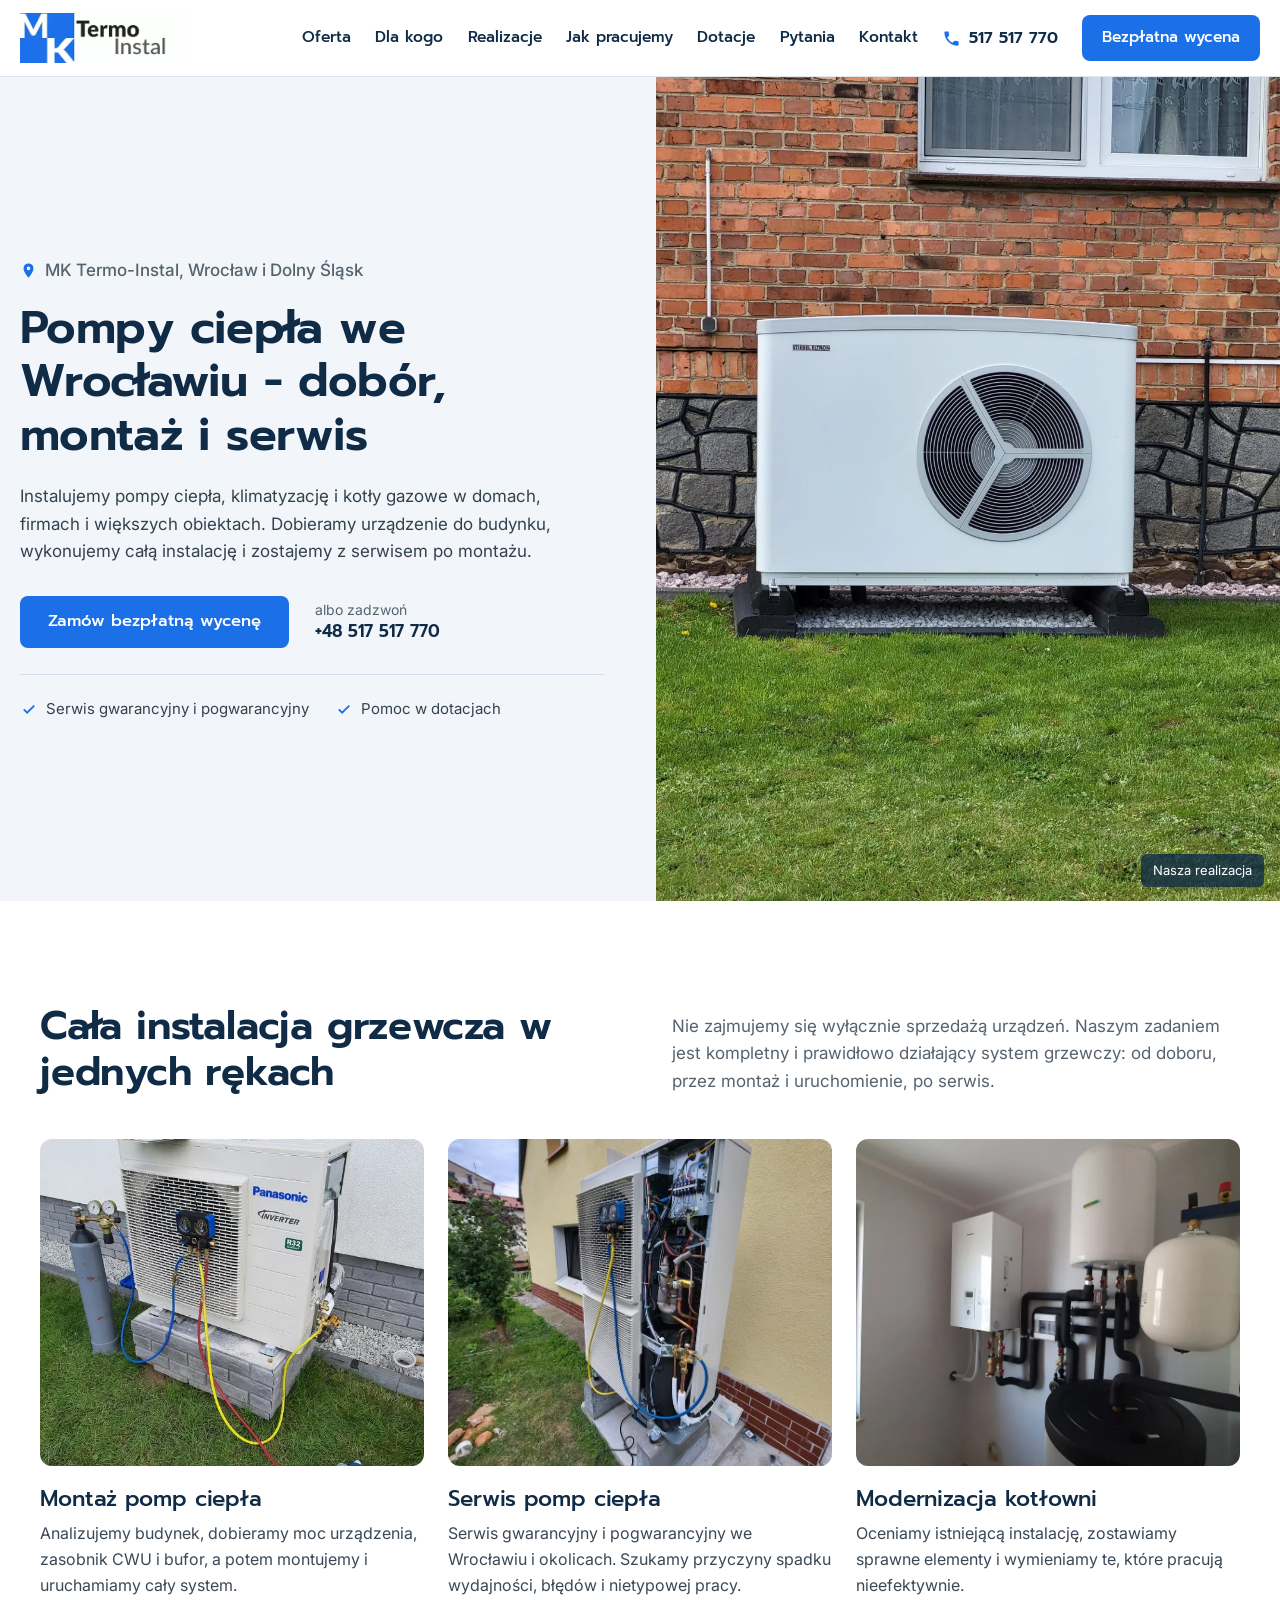
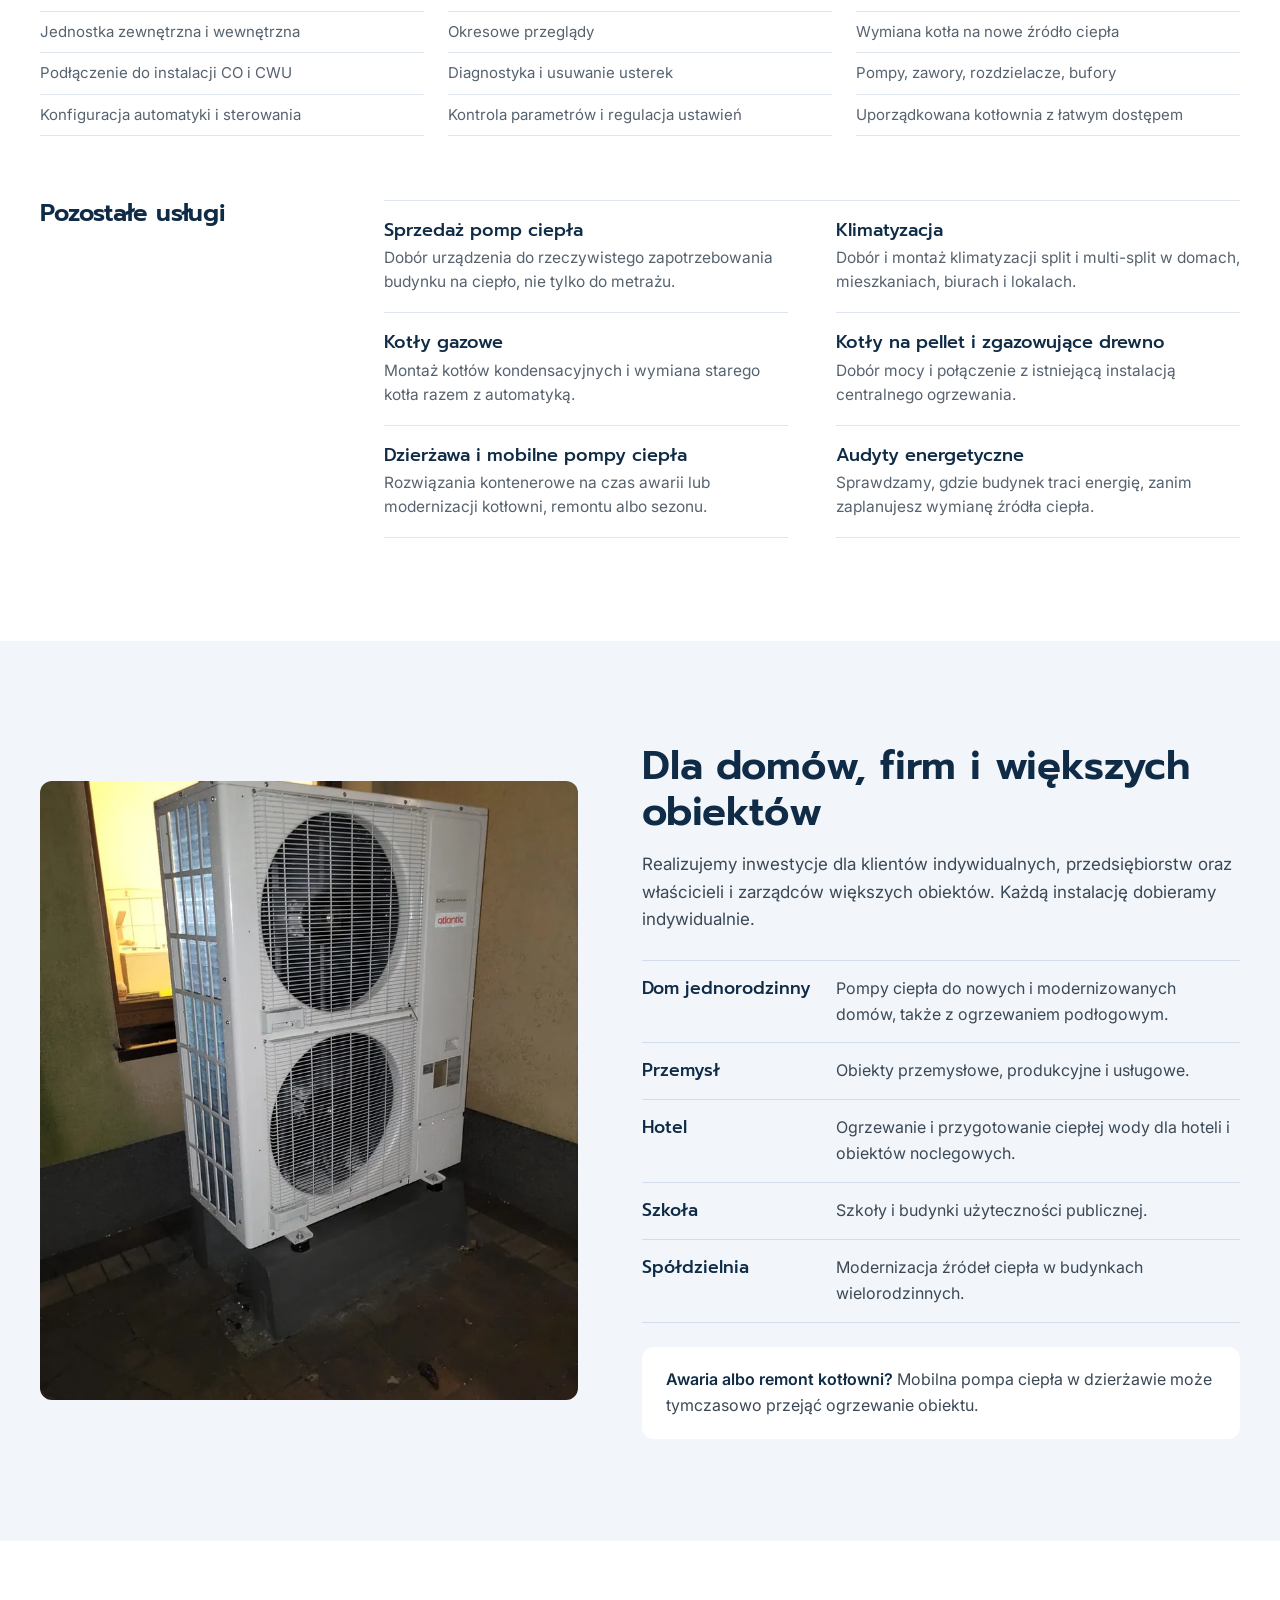
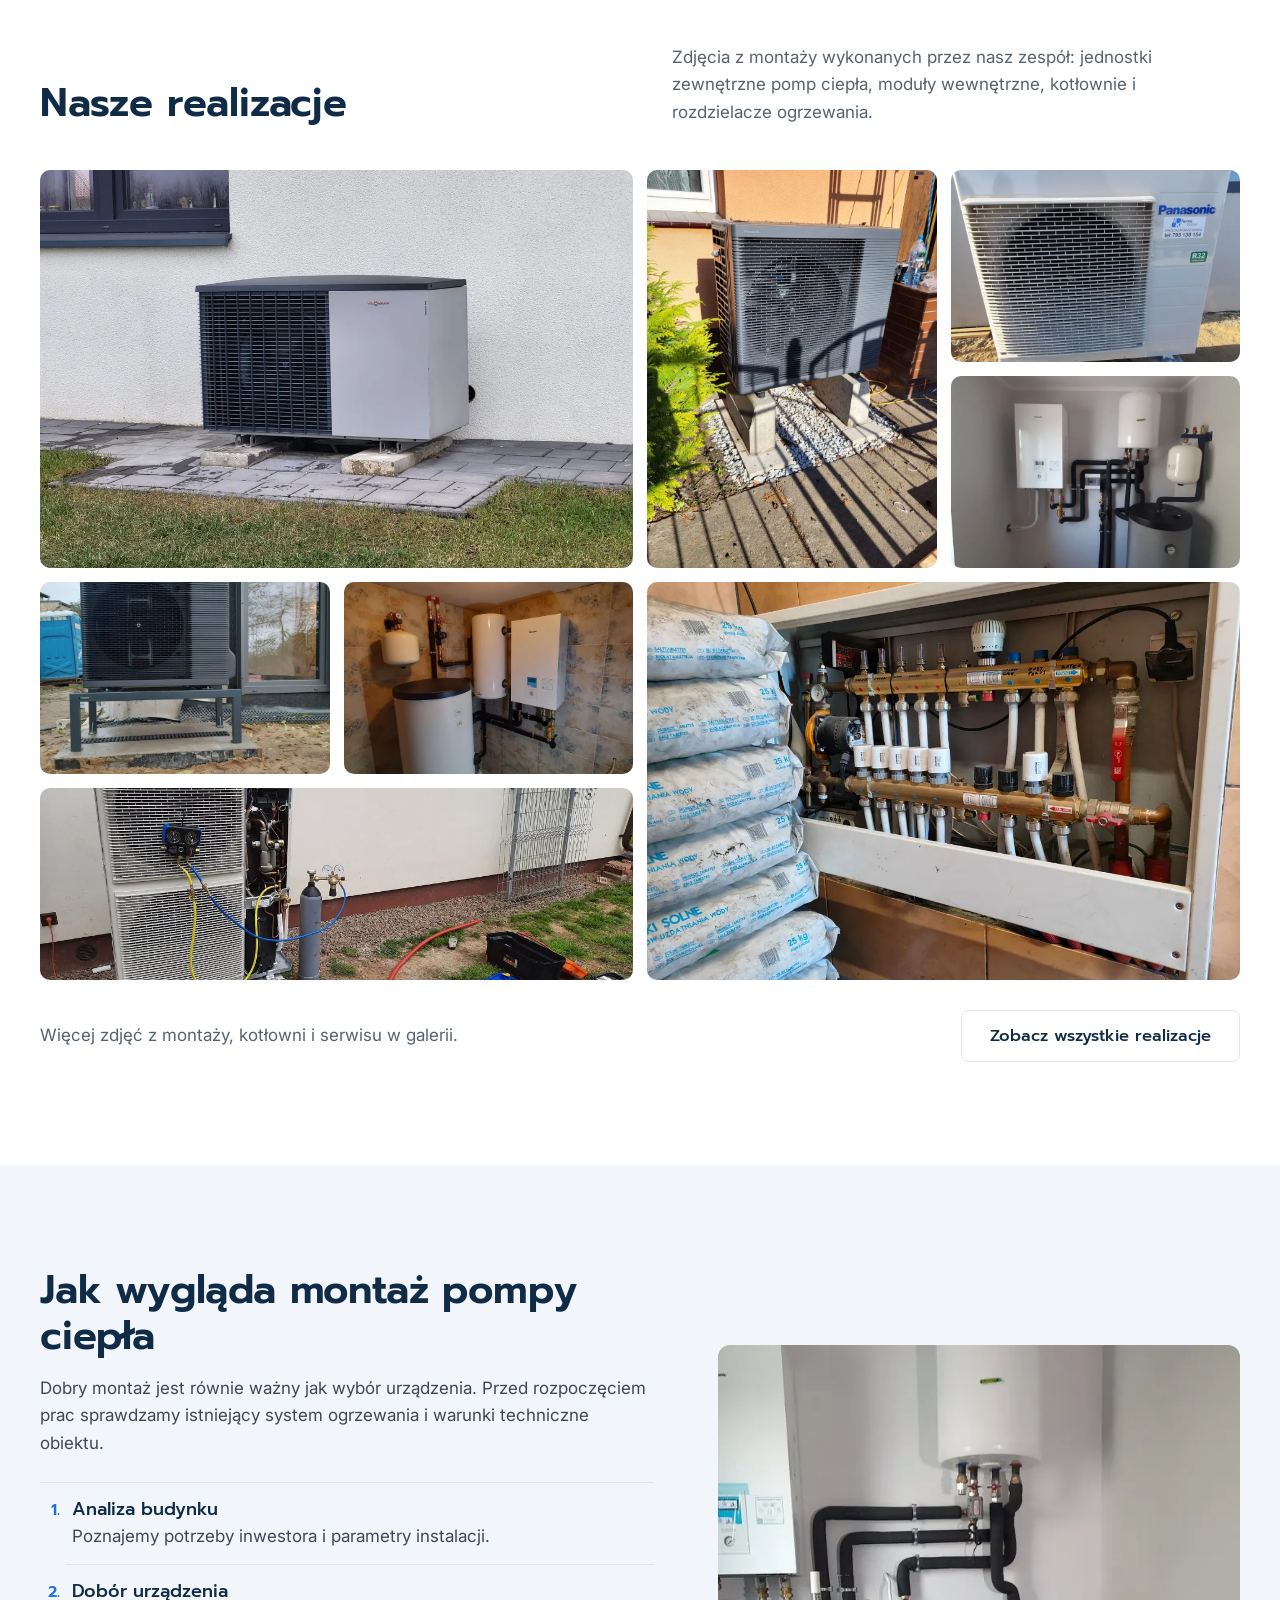
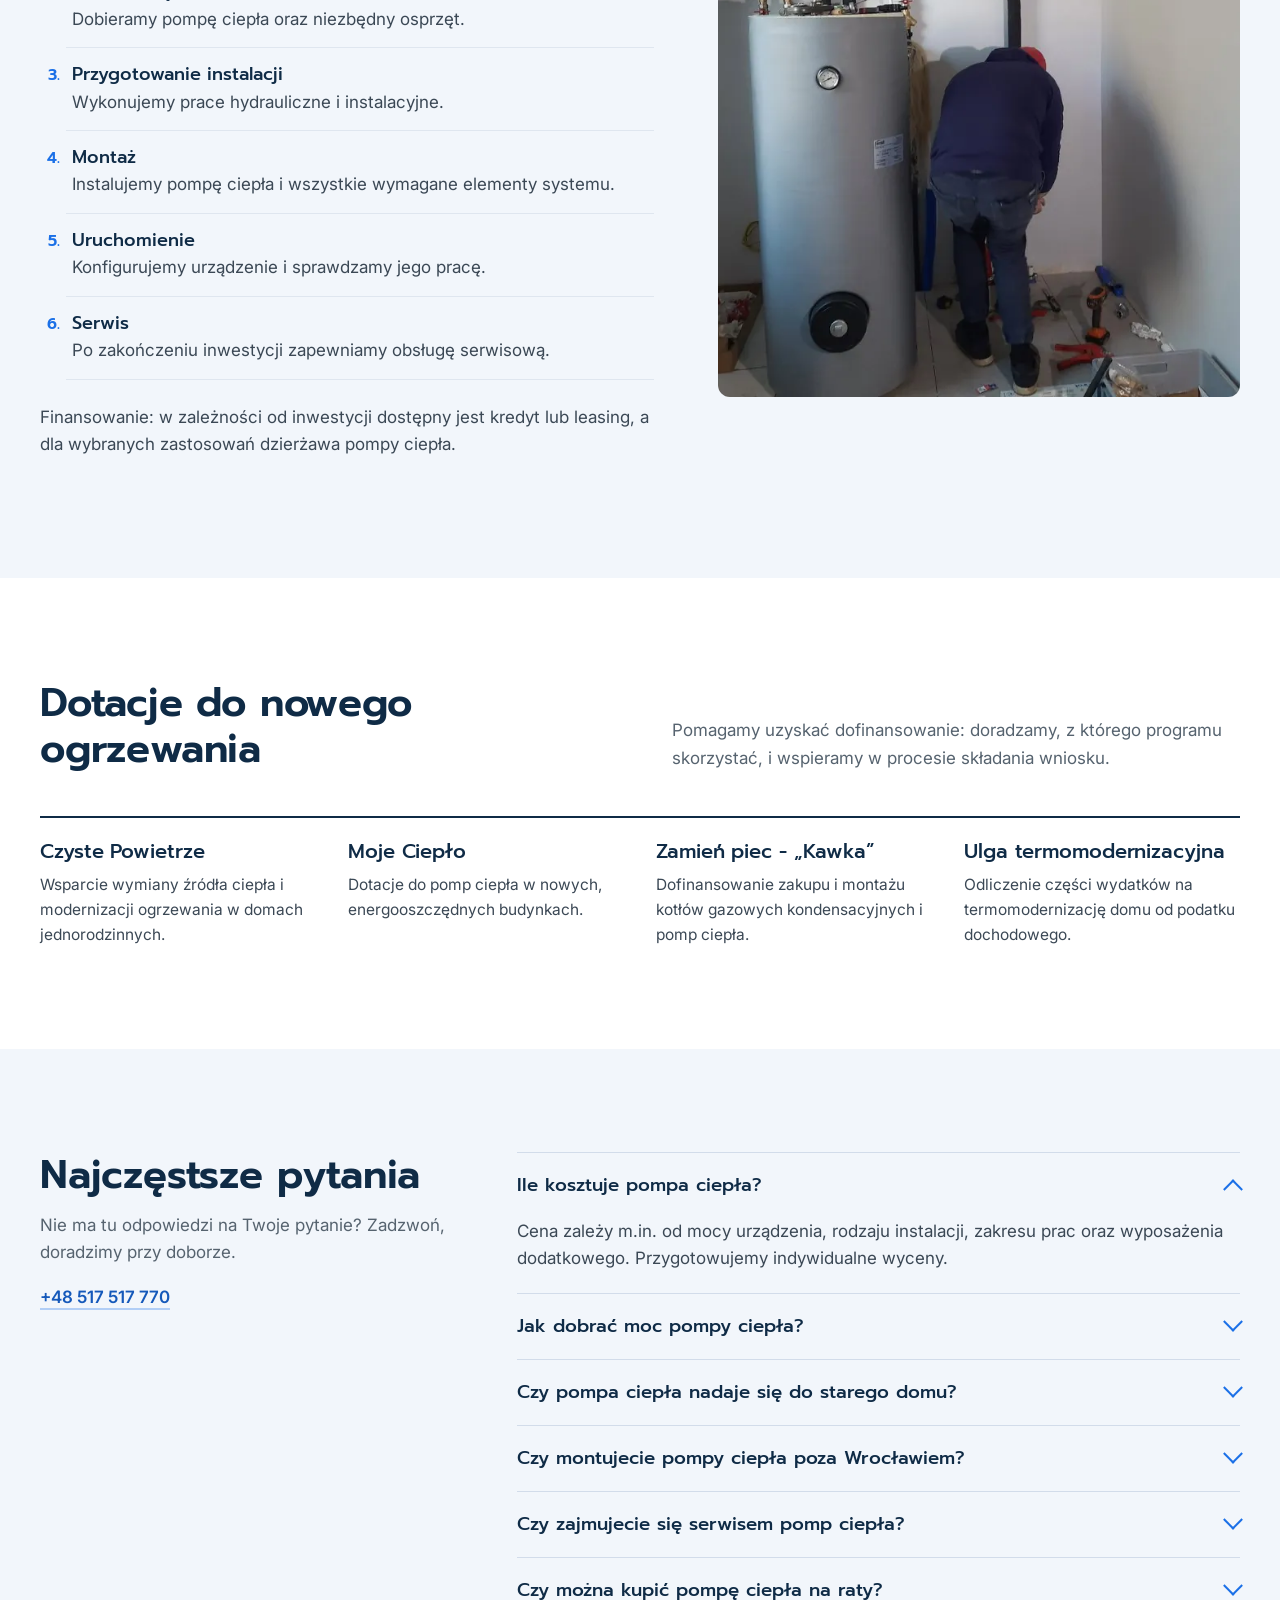
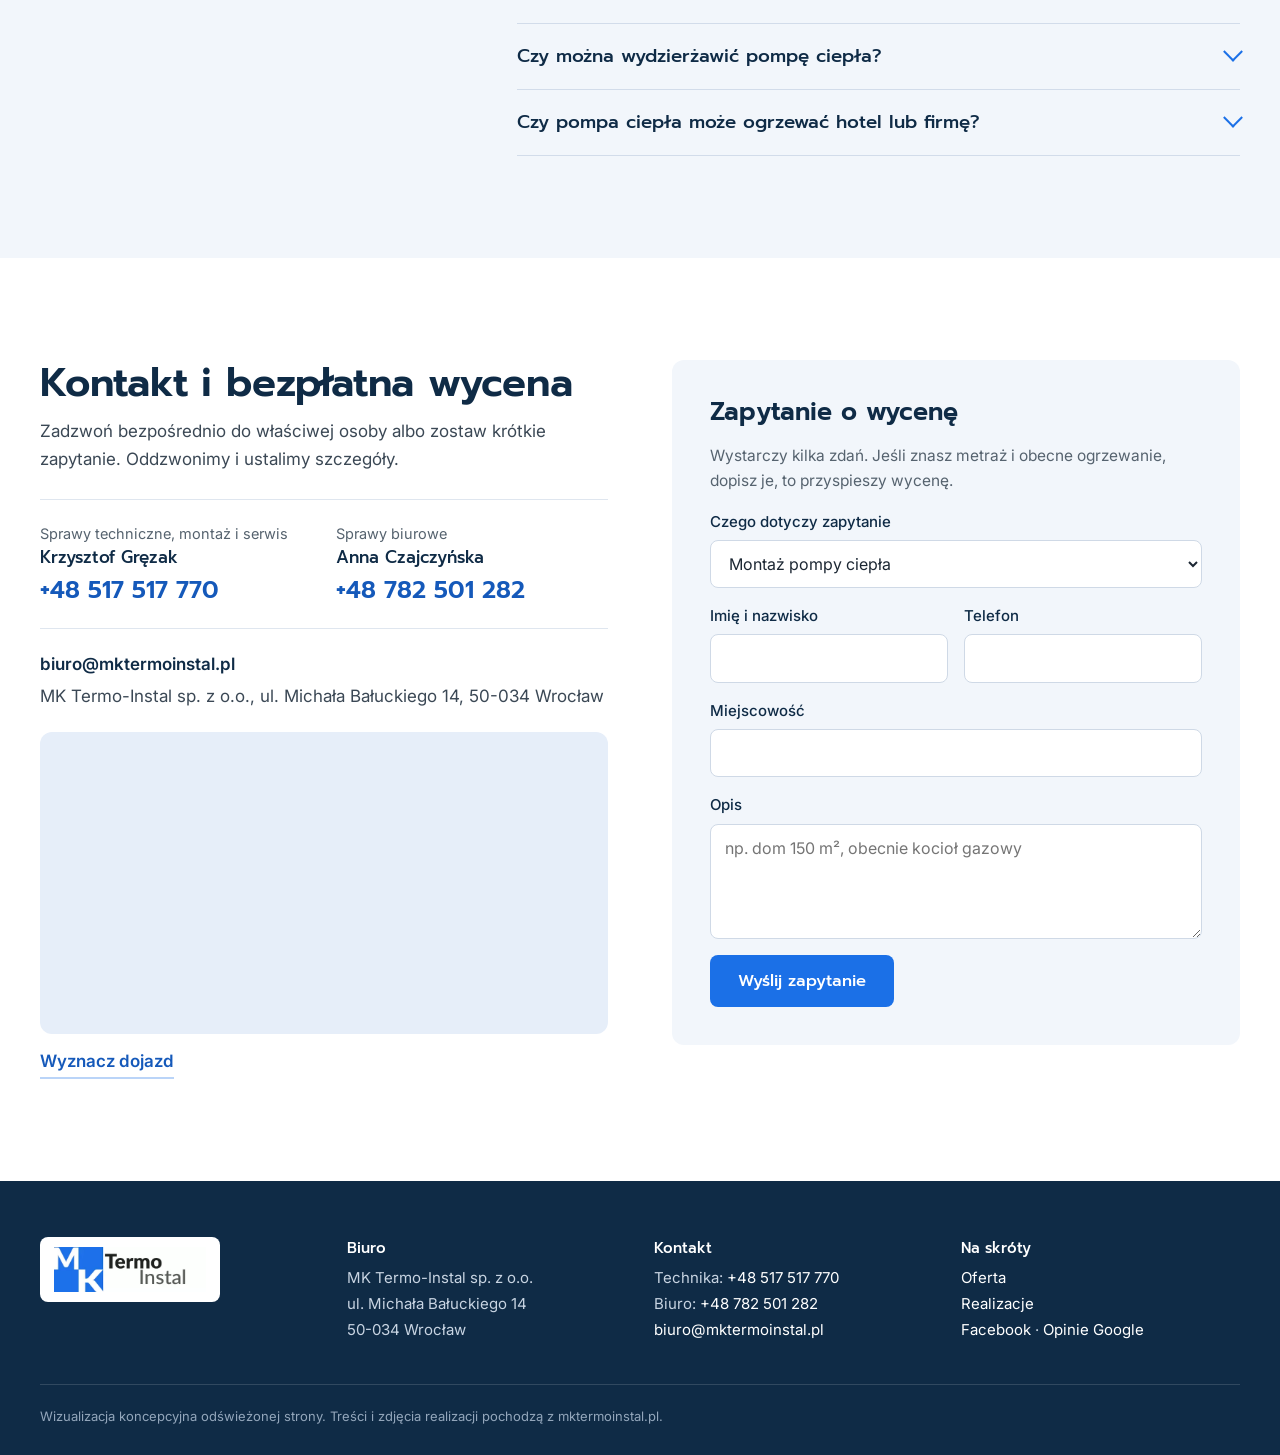
==== commit 87878a44: "Mapa OSM" ====
--- a/index.html
+++ b/index.html
@@ -159,12 +159,12 @@
       <h2>Jak wygląda montaż pompy ciepła</h2>
       <p>Dobry montaż jest równie ważny jak wybór urządzenia. Przed rozpoczęciem prac sprawdzamy istniejący system ogrzewania i warunki techniczne obiektu.</p>
       <ol class="kroki">
-        <li><b>Analiza budynku</b>Poznajemy potrzeby inwestora i parametry instalacji.</li>
-        <li><b>Dobór urządzenia</b>Dobieramy pompę ciepła oraz niezbędny osprzęt.</li>
-        <li><b>Przygotowanie instalacji</b>Wykonujemy prace hydrauliczne i instalacyjne.</li>
-        <li><b>Montaż</b>Instalujemy pompę ciepła i wszystkie wymagane elementy systemu.</li>
-        <li><b>Uruchomienie</b>Konfigurujemy urządzenie i sprawdzamy jego pracę.</li>
-        <li><b>Serwis</b>Po zakończeniu inwestycji zapewniamy obsługę serwisową.</li>
+        <li><b>Analiza budynku</b><span>Poznajemy potrzeby inwestora i parametry instalacji.</span></li>
+        <li><b>Dobór urządzenia</b><span>Dobieramy pompę ciepła oraz niezbędny osprzęt.</span></li>
+        <li><b>Przygotowanie instalacji</b><span>Wykonujemy prace hydrauliczne i instalacyjne.</span></li>
+        <li><b>Montaż</b><span>Instalujemy pompę ciepła i wszystkie wymagane elementy systemu.</span></li>
+        <li><b>Uruchomienie</b><span>Konfigurujemy urządzenie i sprawdzamy jego pracę.</span></li>
+        <li><b>Serwis</b><span>Po zakończeniu inwestycji zapewniamy obsługę serwisową.</span></li>
       </ol>
       <p class="finans">Finansowanie: w zależności od inwestycji dostępny jest kredyt lub leasing, a dla wybranych zastosowań dzierżawa pompy ciepła.</p>
     </div>
@@ -221,8 +221,9 @@
         <span>MK Termo-Instal sp. z o.o., ul. Michała Bałuckiego 14, 50-034 Wrocław</span>
       </div>
       <div class="mapa">
-        <iframe title="Mapa: ul. Michała Bałuckiego 14, Wrocław" loading="lazy" src="https://maps.google.com/maps?q=Micha%C5%82a+Ba%C5%82uckiego+14,+50-034+Wroc%C5%82aw&amp;z=15&amp;output=embed"></iframe>
-      </div>
+        <iframe title="Mapa: ul. Michała Bałuckiego 14, Wrocław" src="https://www.openstreetmap.org/export/embed.html?bbox=17.0197%2C51.0991%2C17.0357%2C51.1052&amp;layer=mapnik&amp;marker=51.10218%2C17.02772"></iframe>
+      </div>
+      <a href="https://www.google.com/maps/dir/?api=1&amp;destination=Micha%C5%82a+Ba%C5%82uckiego+14%2C+50-034+Wroc%C5%82aw" class="lnk" target="_blank" rel="noopener" style="display:inline-block;margin-top:14px">Wyznacz dojazd</a>
     </div>
     <form class="form" id="form" novalidate>
       <h3>Zapytanie o wycenę</h3>
--- a/style.css
+++ b/style.css
@@ -270,11 +270,36 @@
   .hero-tel{display:none}
   .hero-fakty{padding-top:12px;font-size:13.5px;gap:4px 14px;line-height:1.4}
   .hero-fakty svg{width:15px;height:15px}
-  .sek-glowa{grid-template-columns:minmax(0,1fr);margin-bottom:28px}
-  .uslugi{grid-template-columns:minmax(0,1fr);gap:40px}
+  .sekcja{padding:54px 0}
+  h2{font-size:clamp(26px,7vw,30px)}
+  .sek-glowa{grid-template-columns:minmax(0,1fr);margin-bottom:24px}
+  .sek-glowa p{font-size:15.5px}
+  .usl ul{display:none}
+  .usl-foto{margin-bottom:14px}
+  .usl h3{font-size:20px;margin-bottom:6px}
+  .usl p{margin:0;font-size:15.5px}
+  .pozostale h3{font-size:21px}
+  .pozostale-l div{padding:13px 0}
+  .pozostale-l dt{font-size:17px;margin:0}
+  .pozostale-l dd{display:none}
+  .pozostale-l{grid-template-columns:repeat(2,minmax(0,1fr));gap:0 16px}
+  .pozostale-l dt{font-size:15.5px;line-height:1.35}
+  .obiekty-foto,.proces-foto{display:none}
+  .typy{margin:18px 0}
+  .typy dd{font-size:15px}
+  .typy div:nth-child(n+2) dd{display:none}
+  .typy div{padding:11px 0}
+  .galeria a:nth-child(n+7){display:none}
+  .kroki li{padding:9px 0 9px 4px;font-size:15px}
+  .kroki li>span{display:none}
+  .kroki b{margin:0}
+  .kroki b{font-size:16.5px}
+  .programy p{font-size:15px}
+  .mapa{aspect-ratio:16/10}
+  .uslugi{grid-template-columns:minmax(0,1fr);gap:32px}
   .uslugi .usl:last-child{grid-column:auto}
-  .uslugi .usl:last-child .usl-foto,.usl-foto{aspect-ratio:4/3}
-  .pozostale{margin-top:48px}
+  .uslugi .usl:last-child .usl-foto,.usl-foto{aspect-ratio:16/10}
+  .pozostale{margin-top:40px;gap:12px}
   .pozostale-l{grid-template-columns:minmax(0,1fr)}
   .obiekty-in,.proces-in,.faq-in,.kontakt-in{grid-template-columns:minmax(0,1fr)}
   .obiekty-foto{aspect-ratio:4/3}
